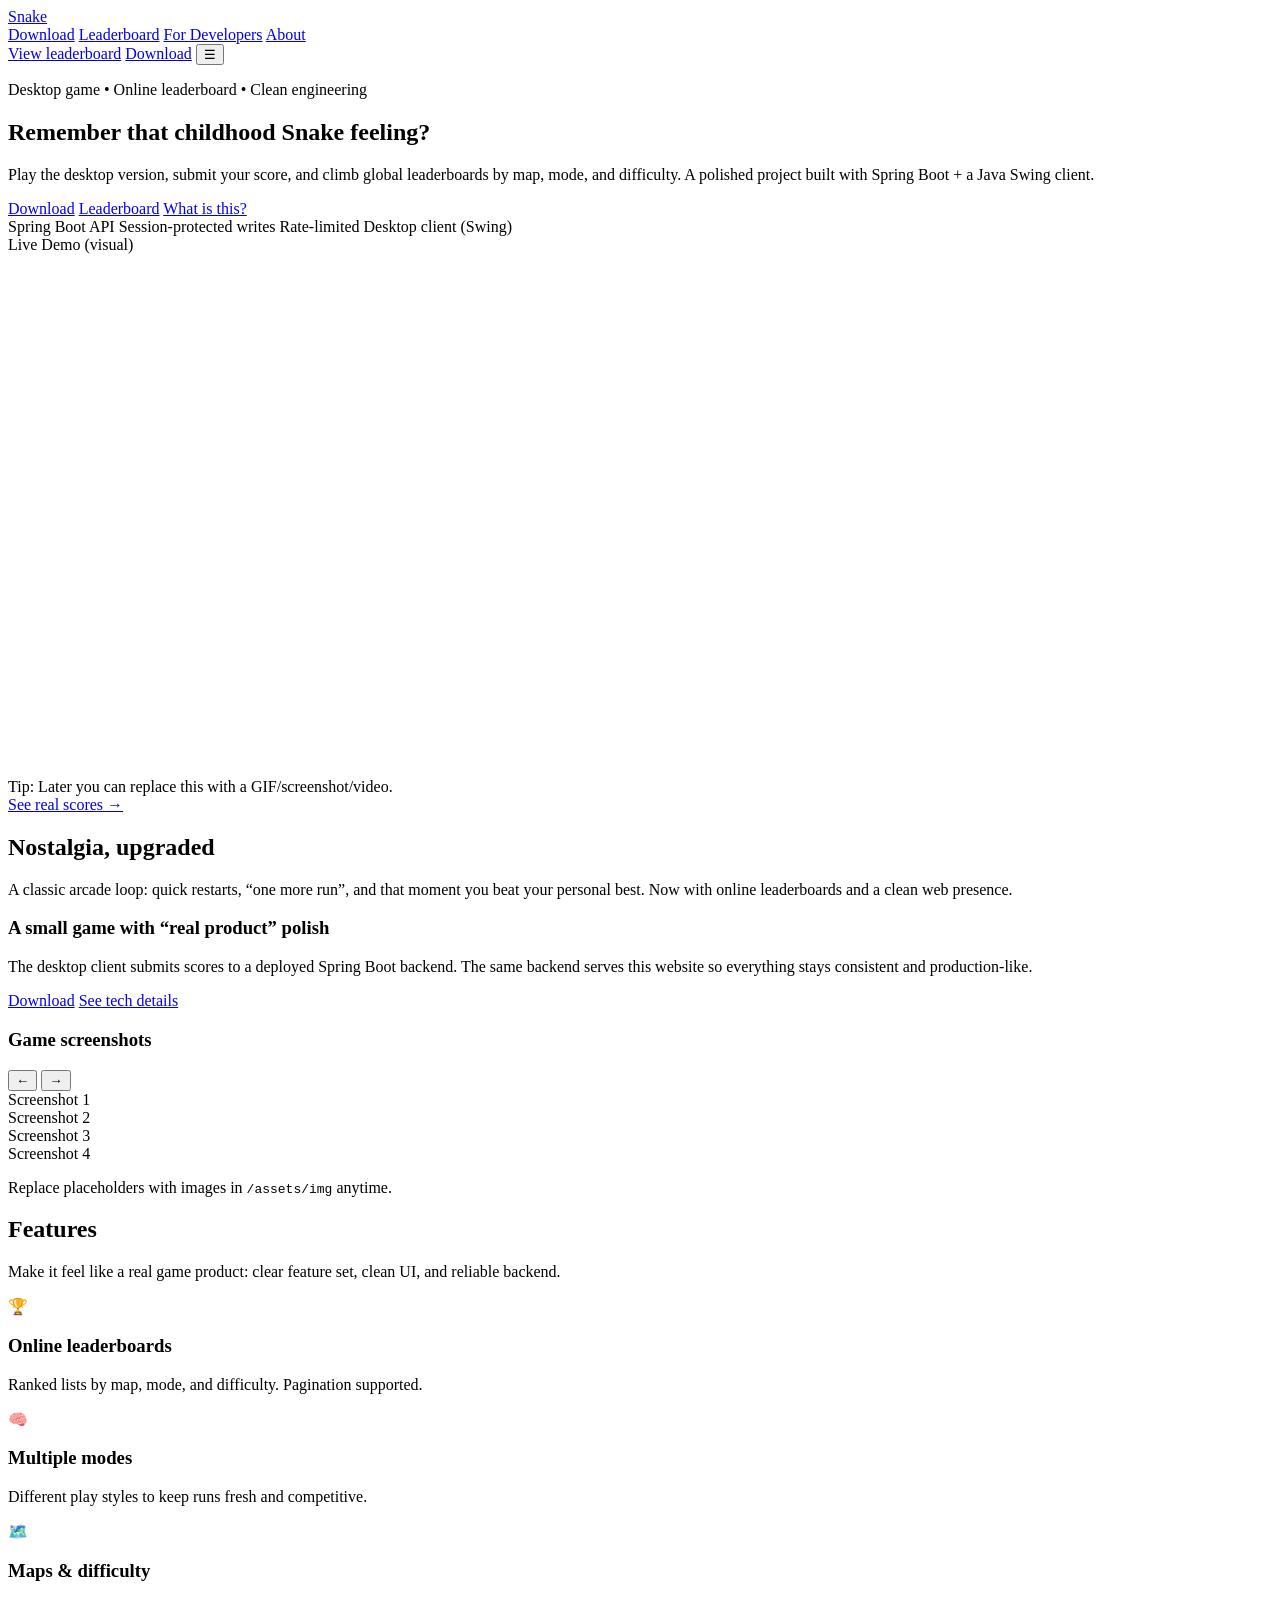
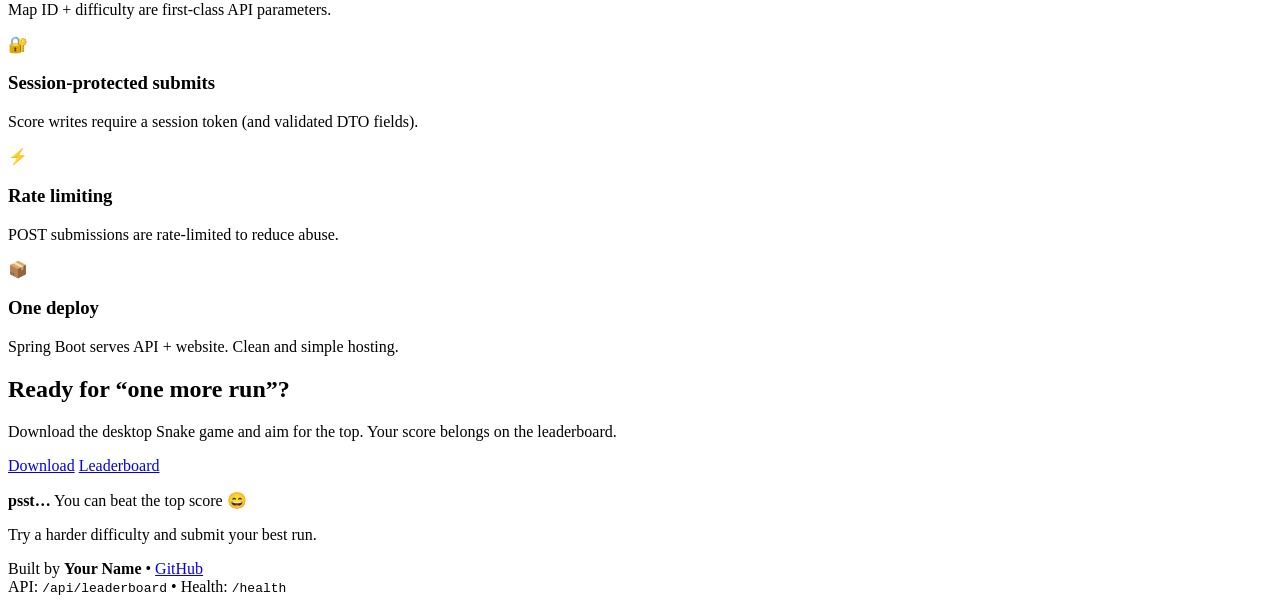
==== src/main/resources/static/index.html @ c4570f9c "first static page added" ====
<!doctype html>
<html lang="en">
<head>
    <meta charset="utf-8" />
    <meta name="viewport" content="width=device-width, initial-scale=1" />
    <title>Snake — Nostalgia Meets Competition</title>
    <meta name="description" content="A modern Snake game with online leaderboards. Download the desktop app, compete, and explore the tech behind it." />
    <link rel="stylesheet" href="/assets/styles.css" />
</head>

<body>
<!-- Top gradient/noise backdrop -->
<div class="bg"></div>

<!-- NAV -->
<header class="navwrap">
    <div class="nav container glass">
        <a class="brand" href="/">
            <span class="brand-dot"></span>
            <span>Snake</span>
        </a>

        <nav class="navlinks" aria-label="Primary">
            <a href="/downloads/">Download</a>
            <a href="/leaderboard/">Leaderboard</a>
            <a href="/developers/">For Developers</a>
            <a href="/about/">About</a>
        </nav>

        <div class="navcta">
            <a class="btn ghost" href="/leaderboard/">View leaderboard</a>
            <a class="btn primary" href="/downloads/">Download</a>
            <button class="iconbtn" id="menuBtn" aria-label="Open menu" aria-expanded="false">☰</button>
        </div>
    </div>

    <!-- mobile menu -->
    <div class="mobilemenu container glass" id="mobileMenu" hidden>
        <a href="/downloads/">Download</a>
        <a href="/leaderboard/">Leaderboard</a>
        <a href="/developers/">For Developers</a>
        <a href="/about/">About</a>
    </div>
</header>

<main>
    <!-- HERO -->
    <section class="section hero container">
        <div class="hero-left reveal up">
            <p class="kicker">Desktop game • Online leaderboard • Clean engineering</p>

            <h1 class="title">
                Remember that childhood <span class="grad">Snake</span> feeling?
            </h1>

            <p class="subtitle">
                Play the desktop version, submit your score, and climb global leaderboards by map, mode, and difficulty.
                A polished project built with Spring Boot + a Java Swing client.
            </p>

            <div class="actions">
                <a class="btn primary" href="/downloads/">Download</a>
                <a class="btn" href="/leaderboard/">Leaderboard</a>
                <a class="btn ghost" href="#story">What is this?</a>
            </div>

            <div class="chips">
                <span class="chip">Spring Boot API</span>
                <span class="chip">Session-protected writes</span>
                <span class="chip">Rate-limited</span>
                <span class="chip">Desktop client (Swing)</span>
            </div>
        </div>

        <div class="hero-right reveal left">
            <div class="device glass">
                <div class="device-top">
                    <span class="pill">Live Demo (visual)</span>
                    <div class="device-dots">
                        <span></span><span></span><span></span>
                    </div>
                </div>

                <!-- Snake canvas animation (stylized gameplay) -->
                <canvas id="snakeCanvas" width="820" height="520" aria-label="Snake gameplay animation"></canvas>

                <div class="device-bottom">
                    <div class="tiny muted">
                        Tip: Later you can replace this with a GIF/screenshot/video.
                    </div>
                    <a class="link" href="/leaderboard/">See real scores →</a>
                </div>
            </div>
        </div>
    </section>

    <!-- STORY + SLIDER -->
    <section id="story" class="section container">
        <div class="section-head reveal up">
            <h2 class="h2">Nostalgia, upgraded</h2>
            <p class="muted">
                A classic arcade loop: quick restarts, “one more run”, and that moment you beat your personal best.
                Now with online leaderboards and a clean web presence.
            </p>
        </div>

        <div class="story-grid">
            <div class="story-text glass reveal up">
                <h3 class="h3">A small game with “real product” polish</h3>
                <p class="muted">
                    The desktop client submits scores to a deployed Spring Boot backend.
                    The same backend serves this website so everything stays consistent and production-like.
                </p>
                <div class="actions">
                    <a class="btn" href="/downloads/">Download</a>
                    <a class="btn ghost" href="/developers/">See tech details</a>
                </div>
            </div>

            <div class="carousel glass reveal up" aria-label="Game screenshots carousel">
                <div class="carousel-top">
                    <h3 class="h3">Game screenshots</h3>
                    <div class="carousel-controls">
                        <button class="iconbtn" id="prevShot" aria-label="Previous screenshot">←</button>
                        <button class="iconbtn" id="nextShot" aria-label="Next screenshot">→</button>
                    </div>
                </div>

                <div class="shots" id="shots">
                    <!-- Placeholder slides (replace with real images later) -->
                    <div class="shot ph1">
                        <div class="shotlabel">Screenshot 1</div>
                    </div>
                    <div class="shot ph2">
                        <div class="shotlabel">Screenshot 2</div>
                    </div>
                    <div class="shot ph3">
                        <div class="shotlabel">Screenshot 3</div>
                    </div>
                    <div class="shot ph4">
                        <div class="shotlabel">Screenshot 4</div>
                    </div>
                </div>

                <div class="dots" id="shotDots" aria-hidden="true"></div>
                <p class="tiny muted">
                    Replace placeholders with images in <code>/assets/img</code> anytime.
                </p>
            </div>
        </div>
    </section>

    <!-- FEATURES CARDS -->
    <section class="section container">
        <div class="section-head reveal up">
            <h2 class="h2">Features</h2>
            <p class="muted">Make it feel like a real game product: clear feature set, clean UI, and reliable backend.</p>
        </div>

        <div class="cards">
            <article class="card glass reveal up">
                <div class="cardicon">🏆</div>
                <h3 class="h3">Online leaderboards</h3>
                <p class="muted">Ranked lists by map, mode, and difficulty. Pagination supported.</p>
            </article>

            <article class="card glass reveal up">
                <div class="cardicon">🧠</div>
                <h3 class="h3">Multiple modes</h3>
                <p class="muted">Different play styles to keep runs fresh and competitive.</p>
            </article>

            <article class="card glass reveal up">
                <div class="cardicon">🗺️</div>
                <h3 class="h3">Maps & difficulty</h3>
                <p class="muted">Map ID + difficulty are first-class API parameters.</p>
            </article>

            <article class="card glass reveal up">
                <div class="cardicon">🔐</div>
                <h3 class="h3">Session-protected submits</h3>
                <p class="muted">Score writes require a session token (and validated DTO fields).</p>
            </article>

            <article class="card glass reveal up">
                <div class="cardicon">⚡</div>
                <h3 class="h3">Rate limiting</h3>
                <p class="muted">POST submissions are rate-limited to reduce abuse.</p>
            </article>

            <article class="card glass reveal up">
                <div class="cardicon">📦</div>
                <h3 class="h3">One deploy</h3>
                <p class="muted">Spring Boot serves API + website. Clean and simple hosting.</p>
            </article>
        </div>
    </section>

    <!-- FINAL CTA “SNAKE SPEAKS” -->
    <section class="section container">
        <div class="cta glass reveal up">
            <div class="cta-left">
                <h2 class="h2">Ready for “one more run”?</h2>
                <p class="muted">
                    Download the desktop Snake game and aim for the top. Your score belongs on the leaderboard.
                </p>
                <div class="actions">
                    <a class="btn primary" href="/downloads/">Download</a>
                    <a class="btn" href="/leaderboard/">Leaderboard</a>
                </div>
            </div>

            <div class="cta-right">
                <div class="snake-speech">
                    <div class="bubble">
                        <p><strong>psst…</strong> You can beat the top score 😄</p>
                        <p class="tiny muted">Try a harder difficulty and submit your best run.</p>
                    </div>
                    <div class="snake">
                        <div class="snake-head"></div>
                        <div class="snake-body"></div>
                        <div class="snake-tail"></div>
                    </div>
                </div>
            </div>
        </div>
    </section>

    <!-- FOOTER -->
    <footer class="footer container reveal up">
        <div class="footerbox glass">
            <div class="muted">
                Built by <strong>Your Name</strong> • <a class="link" href="https://github.com/YOUR_GITHUB" target="_blank" rel="noopener">GitHub</a>
            </div>
            <div class="tiny muted">
                API: <code>/api/leaderboard</code> • Health: <code>/health</code>
            </div>
        </div>
    </footer>
</main>

<script src="/assets/site.js"></script>
<script src="/assets/snake-demo.js"></script>
</body>
</html>
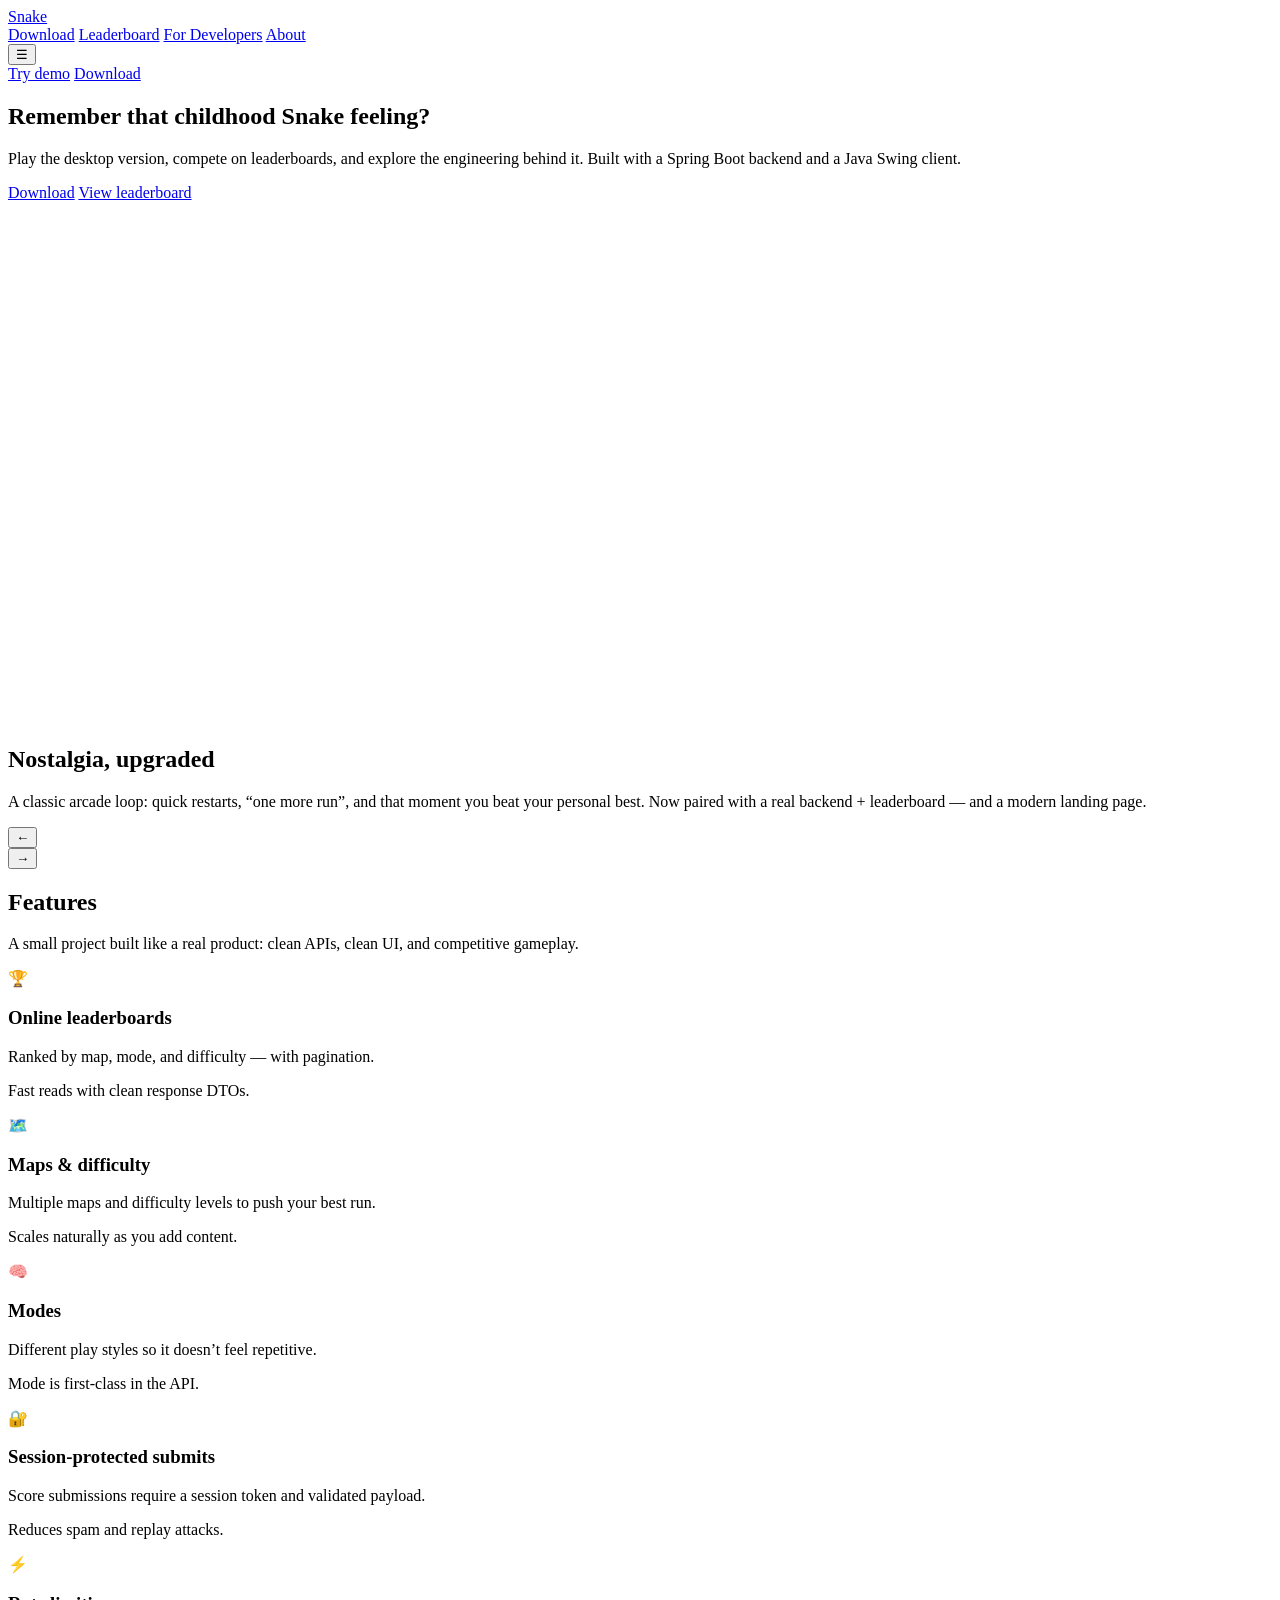
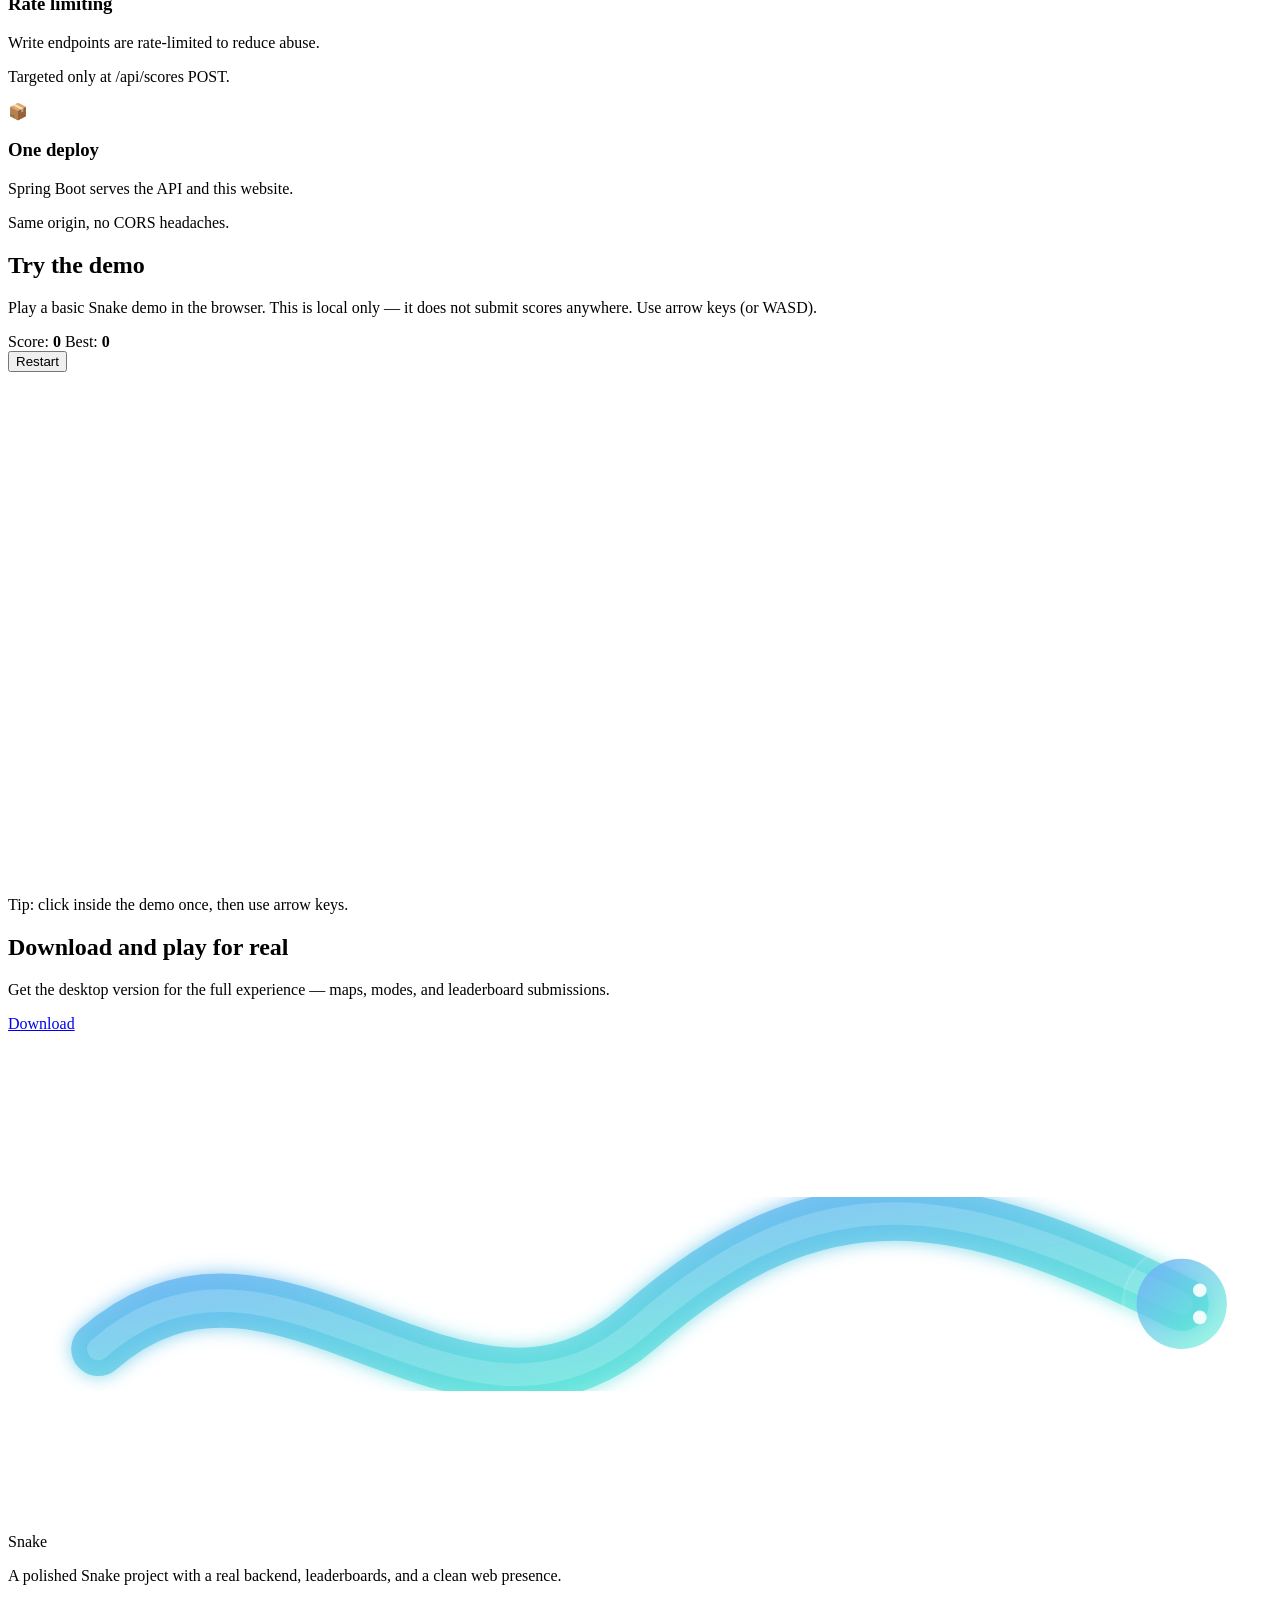
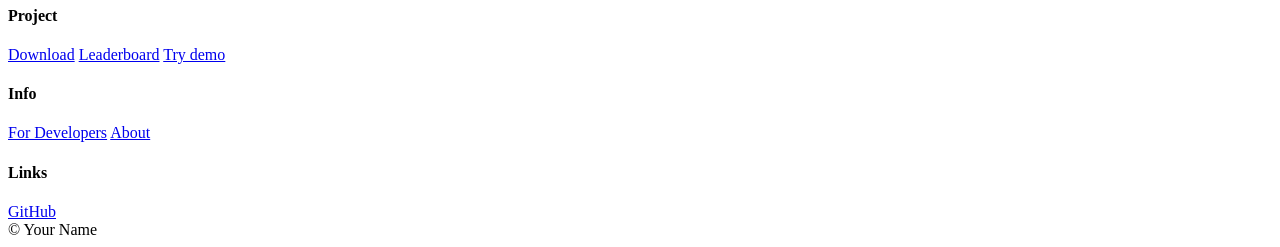
==== commit 1f05946c: "web page changes added" ====
--- a/src/main/resources/static/index.html
+++ b/src/main/resources/static/index.html
@@ -3,243 +3,279 @@
 <head>
     <meta charset="utf-8" />
     <meta name="viewport" content="width=device-width, initial-scale=1" />
-    <title>Snake — Nostalgia Meets Competition</title>
-    <meta name="description" content="A modern Snake game with online leaderboards. Download the desktop app, compete, and explore the tech behind it." />
+    <title>Snake — Nostalgia, Upgraded</title>
+    <meta name="description" content="A modern Snake game with a desktop app + online leaderboard. View the leaderboard and try the web demo." />
     <link rel="stylesheet" href="/assets/styles.css" />
 </head>
 
 <body>
-<!-- Top gradient/noise backdrop -->
 <div class="bg"></div>
 
 <!-- NAV -->
 <header class="navwrap">
-    <div class="nav container glass">
-        <a class="brand" href="/">
-            <span class="brand-dot"></span>
-            <span>Snake</span>
-        </a>
-
-        <nav class="navlinks" aria-label="Primary">
-            <a href="/downloads/">Download</a>
-            <a href="/leaderboard/">Leaderboard</a>
-            <a href="/developers/">For Developers</a>
-            <a href="/about/">About</a>
-        </nav>
-
-        <div class="navcta">
-            <a class="btn ghost" href="/leaderboard/">View leaderboard</a>
+    <div class="container navbar">
+        <div class="navpill glass">
+            <a class="brand" href="/" aria-label="Snake home">
+          <span class="brand-icon" aria-hidden="true">
+            <span class="dot"></span>
+            <span class="bar"></span>
+          </span>
+                <span class="brand-name">Snake</span>
+            </a>
+
+            <nav class="navlinks" aria-label="Primary">
+                <a href="/downloads/">Download</a>
+                <a href="/leaderboard/">Leaderboard</a>
+                <a href="/developers/">For Developers</a>
+                <a href="/about/">About</a>
+            </nav>
+
+            <button class="iconbtn" id="menuBtn" aria-label="Open menu" aria-expanded="false">☰</button>
+        </div>
+
+        <div class="navctas">
+            <a class="btn" href="#demo" id="tryDemoTop">Try demo</a>
             <a class="btn primary" href="/downloads/">Download</a>
-            <button class="iconbtn" id="menuBtn" aria-label="Open menu" aria-expanded="false">☰</button>
         </div>
     </div>
 
-    <!-- mobile menu -->
-    <div class="mobilemenu container glass" id="mobileMenu" hidden>
+    <div class="container mobilemenu glass" id="mobileMenu" hidden>
         <a href="/downloads/">Download</a>
         <a href="/leaderboard/">Leaderboard</a>
         <a href="/developers/">For Developers</a>
         <a href="/about/">About</a>
+        <a href="#demo">Try demo</a>
     </div>
 </header>
 
 <main>
     <!-- HERO -->
-    <section class="section hero container">
+    <section class="section screen hero container">
         <div class="hero-left reveal up">
-            <p class="kicker">Desktop game • Online leaderboard • Clean engineering</p>
-
             <h1 class="title">
                 Remember that childhood <span class="grad">Snake</span> feeling?
             </h1>
 
             <p class="subtitle">
-                Play the desktop version, submit your score, and climb global leaderboards by map, mode, and difficulty.
-                A polished project built with Spring Boot + a Java Swing client.
+                Play the desktop version, compete on leaderboards, and explore the engineering behind it.
+                Built with a Spring Boot backend and a Java Swing client.
             </p>
 
             <div class="actions">
                 <a class="btn primary" href="/downloads/">Download</a>
-                <a class="btn" href="/leaderboard/">Leaderboard</a>
-                <a class="btn ghost" href="#story">What is this?</a>
-            </div>
-
-            <div class="chips">
-                <span class="chip">Spring Boot API</span>
-                <span class="chip">Session-protected writes</span>
-                <span class="chip">Rate-limited</span>
-                <span class="chip">Desktop client (Swing)</span>
-            </div>
-        </div>
-
-        <div class="hero-right reveal left">
+                <a class="btn" href="/leaderboard/">View leaderboard</a>
+            </div>
+        </div>
+
+        <div class="hero-right reveal left reveal-delay-1">
             <div class="device glass">
-                <div class="device-top">
-                    <span class="pill">Live Demo (visual)</span>
-                    <div class="device-dots">
-                        <span></span><span></span><span></span>
-                    </div>
-                </div>
-
-                <!-- Snake canvas animation (stylized gameplay) -->
-                <canvas id="snakeCanvas" width="820" height="520" aria-label="Snake gameplay animation"></canvas>
-
-                <div class="device-bottom">
-                    <div class="tiny muted">
-                        Tip: Later you can replace this with a GIF/screenshot/video.
-                    </div>
-                    <a class="link" href="/leaderboard/">See real scores →</a>
-                </div>
-            </div>
-        </div>
-    </section>
-
-    <!-- STORY + SLIDER -->
-    <section id="story" class="section container">
+                <canvas id="snakeCanvas" width="820" height="520" aria-label="Snake animation"></canvas>
+            </div>
+        </div>
+    </section>
+
+    <!-- STORY -->
+    <section id="story" class="section screen container">
         <div class="section-head reveal up">
             <h2 class="h2">Nostalgia, upgraded</h2>
             <p class="muted">
                 A classic arcade loop: quick restarts, “one more run”, and that moment you beat your personal best.
-                Now with online leaderboards and a clean web presence.
+                Now paired with a real backend + leaderboard — and a modern landing page.
             </p>
         </div>
 
-        <div class="story-grid">
-            <div class="story-text glass reveal up">
-                <h3 class="h3">A small game with “real product” polish</h3>
-                <p class="muted">
-                    The desktop client submits scores to a deployed Spring Boot backend.
-                    The same backend serves this website so everything stays consistent and production-like.
-                </p>
-                <div class="actions">
-                    <a class="btn" href="/downloads/">Download</a>
-                    <a class="btn ghost" href="/developers/">See tech details</a>
-                </div>
-            </div>
-
-            <div class="carousel glass reveal up" aria-label="Game screenshots carousel">
-                <div class="carousel-top">
-                    <h3 class="h3">Game screenshots</h3>
-                    <div class="carousel-controls">
-                        <button class="iconbtn" id="prevShot" aria-label="Previous screenshot">←</button>
-                        <button class="iconbtn" id="nextShot" aria-label="Next screenshot">→</button>
-                    </div>
-                </div>
-
-                <div class="shots" id="shots">
-                    <!-- Placeholder slides (replace with real images later) -->
-                    <div class="shot ph1">
-                        <div class="shotlabel">Screenshot 1</div>
-                    </div>
-                    <div class="shot ph2">
-                        <div class="shotlabel">Screenshot 2</div>
-                    </div>
-                    <div class="shot ph3">
-                        <div class="shotlabel">Screenshot 3</div>
-                    </div>
-                    <div class="shot ph4">
-                        <div class="shotlabel">Screenshot 4</div>
-                    </div>
-                </div>
-
-                <div class="dots" id="shotDots" aria-hidden="true"></div>
-                <p class="tiny muted">
-                    Replace placeholders with images in <code>/assets/img</code> anytime.
-                </p>
-            </div>
-        </div>
-    </section>
-
-    <!-- FEATURES CARDS -->
-    <section class="section container">
+        <div class="shots-row reveal up">
+            <button class="shots-btn" id="shotsPrev" aria-label="Previous screenshots">←</button>
+
+            <div class="shots-viewport" id="shotsViewport">
+                <div class="shots-track" id="shotsTrack">
+                    <div class="shot ph1"></div>
+                    <div class="shot ph2"></div>
+                    <div class="shot ph3"></div>
+                    <div class="shot ph4"></div>
+                </div>
+            </div>
+
+            <button class="shots-btn" id="shotsNext" aria-label="Next screenshots">→</button>
+        </div>
+    </section>
+
+    <!-- FEATURES -->
+    <section class="section screen container">
         <div class="section-head reveal up">
             <h2 class="h2">Features</h2>
-            <p class="muted">Make it feel like a real game product: clear feature set, clean UI, and reliable backend.</p>
+            <p class="muted">A small project built like a real product: clean APIs, clean UI, and competitive gameplay.</p>
         </div>
 
         <div class="cards">
             <article class="card glass reveal up">
                 <div class="cardicon">🏆</div>
                 <h3 class="h3">Online leaderboards</h3>
-                <p class="muted">Ranked lists by map, mode, and difficulty. Pagination supported.</p>
-            </article>
-
-            <article class="card glass reveal up">
-                <div class="cardicon">🧠</div>
-                <h3 class="h3">Multiple modes</h3>
-                <p class="muted">Different play styles to keep runs fresh and competitive.</p>
+                <p class="muted">Ranked by map, mode, and difficulty — with pagination.</p>
+                <p class="cardpoint">Fast reads with clean response DTOs.</p>
             </article>
 
             <article class="card glass reveal up">
                 <div class="cardicon">🗺️</div>
                 <h3 class="h3">Maps & difficulty</h3>
-                <p class="muted">Map ID + difficulty are first-class API parameters.</p>
+                <p class="muted">Multiple maps and difficulty levels to push your best run.</p>
+                <p class="cardpoint">Scales naturally as you add content.</p>
+            </article>
+
+            <article class="card glass reveal up">
+                <div class="cardicon">🧠</div>
+                <h3 class="h3">Modes</h3>
+                <p class="muted">Different play styles so it doesn’t feel repetitive.</p>
+                <p class="cardpoint">Mode is first-class in the API.</p>
             </article>
 
             <article class="card glass reveal up">
                 <div class="cardicon">🔐</div>
                 <h3 class="h3">Session-protected submits</h3>
-                <p class="muted">Score writes require a session token (and validated DTO fields).</p>
+                <p class="muted">Score submissions require a session token and validated payload.</p>
+                <p class="cardpoint">Reduces spam and replay attacks.</p>
             </article>
 
             <article class="card glass reveal up">
                 <div class="cardicon">⚡</div>
                 <h3 class="h3">Rate limiting</h3>
-                <p class="muted">POST submissions are rate-limited to reduce abuse.</p>
+                <p class="muted">Write endpoints are rate-limited to reduce abuse.</p>
+                <p class="cardpoint">Targeted only at /api/scores POST.</p>
             </article>
 
             <article class="card glass reveal up">
                 <div class="cardicon">📦</div>
                 <h3 class="h3">One deploy</h3>
-                <p class="muted">Spring Boot serves API + website. Clean and simple hosting.</p>
-            </article>
-        </div>
-    </section>
-
-    <!-- FINAL CTA “SNAKE SPEAKS” -->
-    <section class="section container">
+                <p class="muted">Spring Boot serves the API and this website.</p>
+                <p class="cardpoint">Same origin, no CORS headaches.</p>
+            </article>
+        </div>
+    </section>
+
+    <!-- TRY DEMO -->
+    <section id="demo" class="section screen container">
+        <div class="section-head reveal up">
+            <h2 class="h2">Try the demo</h2>
+            <p class="muted">
+                Play a basic Snake demo in the browser. This is local only — it does not submit scores anywhere.
+                Use arrow keys (or WASD).
+            </p>
+        </div>
+
+        <div class="demo glass reveal up">
+            <div class="demo-top">
+                <div class="demo-stats">
+                    <span class="pill">Score: <strong id="demoScore">0</strong></span>
+                    <span class="pill">Best: <strong id="demoBest">0</strong></span>
+                </div>
+                <div class="demo-actions">
+                    <button class="btn" id="demoRestart" type="button">Restart</button>
+                </div>
+            </div>
+
+            <canvas id="demoCanvas" width="980" height="520" tabindex="0" aria-label="Playable snake demo"></canvas>
+
+            <div class="demo-hint muted tiny">
+                Tip: click inside the demo once, then use arrow keys.
+            </div>
+        </div>
+    </section>
+
+    <!-- DOWNLOAD CTA -->
+    <section class="section screen container">
         <div class="cta glass reveal up">
             <div class="cta-left">
-                <h2 class="h2">Ready for “one more run”?</h2>
+                <h2 class="h2">Download and play for real</h2>
                 <p class="muted">
-                    Download the desktop Snake game and aim for the top. Your score belongs on the leaderboard.
+                    Get the desktop version for the full experience — maps, modes, and leaderboard submissions.
                 </p>
                 <div class="actions">
                     <a class="btn primary" href="/downloads/">Download</a>
-                    <a class="btn" href="/leaderboard/">Leaderboard</a>
                 </div>
             </div>
 
             <div class="cta-right">
-                <div class="snake-speech">
-                    <div class="bubble">
-                        <p><strong>psst…</strong> You can beat the top score 😄</p>
-                        <p class="tiny muted">Try a harder difficulty and submit your best run.</p>
-                    </div>
-                    <div class="snake">
-                        <div class="snake-head"></div>
-                        <div class="snake-body"></div>
-                        <div class="snake-tail"></div>
-                    </div>
-                </div>
+                <svg class="snakeSvg" viewBox="0 0 560 220" role="img" aria-label="Animated snake illustration">
+                    <defs>
+                        <linearGradient id="g" x1="0" y1="0" x2="1" y2="1">
+                            <stop offset="0" stop-color="rgba(120,166,255,0.95)"/>
+                            <stop offset="1" stop-color="rgba(64,242,201,0.55)"/>
+                        </linearGradient>
+                        <filter id="glow">
+                            <feGaussianBlur stdDeviation="4" result="b"/>
+                            <feMerge>
+                                <feMergeNode in="b"/>
+                                <feMergeNode in="SourceGraphic"/>
+                            </feMerge>
+                        </filter>
+                    </defs>
+
+                    <path class="snakePath glow"
+                          d="M40 140 C 120 70, 200 200, 280 130
+                 S 420 70, 520 120"
+                          fill="none" stroke="url(#g)" stroke-width="24" stroke-linecap="round" stroke-linejoin="round"
+                          filter="url(#glow)"
+                    />
+                    <path class="snakePath2"
+                          d="M40 140 C 120 70, 200 200, 280 130
+                 S 420 70, 520 120"
+                          fill="none" stroke="rgba(255,255,255,0.18)" stroke-width="10" stroke-linecap="round"
+                    />
+
+                    <g class="snakeHead">
+                        <circle cx="520" cy="120" r="26" fill="rgba(255,255,255,0.06)" stroke="rgba(255,255,255,0.12)"/>
+                        <circle cx="520" cy="120" r="20" fill="url(#g)" opacity="0.9"/>
+                        <circle cx="528" cy="114" r="3" fill="rgba(255,255,255,0.9)"/>
+                        <circle cx="528" cy="126" r="3" fill="rgba(255,255,255,0.9)"/>
+                    </g>
+                </svg>
             </div>
         </div>
     </section>
 
     <!-- FOOTER -->
-    <footer class="footer container reveal up">
-        <div class="footerbox glass">
-            <div class="muted">
-                Built by <strong>Your Name</strong> • <a class="link" href="https://github.com/YOUR_GITHUB" target="_blank" rel="noopener">GitHub</a>
-            </div>
-            <div class="tiny muted">
-                API: <code>/api/leaderboard</code> • Health: <code>/health</code>
-            </div>
+    <footer class="sitefooter">
+        <div class="container footgrid">
+            <div class="footbrand">
+                <div class="footlogo">
+            <span class="brand-icon" aria-hidden="true">
+              <span class="dot"></span>
+              <span class="bar"></span>
+            </span>
+                    <span class="brand-name">Snake</span>
+                </div>
+                <p class="muted">
+                    A polished Snake project with a real backend, leaderboards, and a clean web presence.
+                </p>
+            </div>
+
+            <div class="footcol">
+                <h4>Project</h4>
+                <a href="/downloads/">Download</a>
+                <a href="/leaderboard/">Leaderboard</a>
+                <a href="#demo">Try demo</a>
+            </div>
+
+            <div class="footcol">
+                <h4>Info</h4>
+                <a href="/developers/">For Developers</a>
+                <a href="/about/">About</a>
+            </div>
+
+            <div class="footcol">
+                <h4>Links</h4>
+                <a href="https://github.com/YOUR_GITHUB" target="_blank" rel="noopener">GitHub</a>
+            </div>
+        </div>
+
+        <div class="container footbottom">
+            <span class="muted tiny">© <span id="year"></span> Your Name</span>
         </div>
     </footer>
 </main>
 
 <script src="/assets/site.js"></script>
 <script src="/assets/snake-demo.js"></script>
+<script src="/assets/demo.js"></script>
 </body>
 </html>
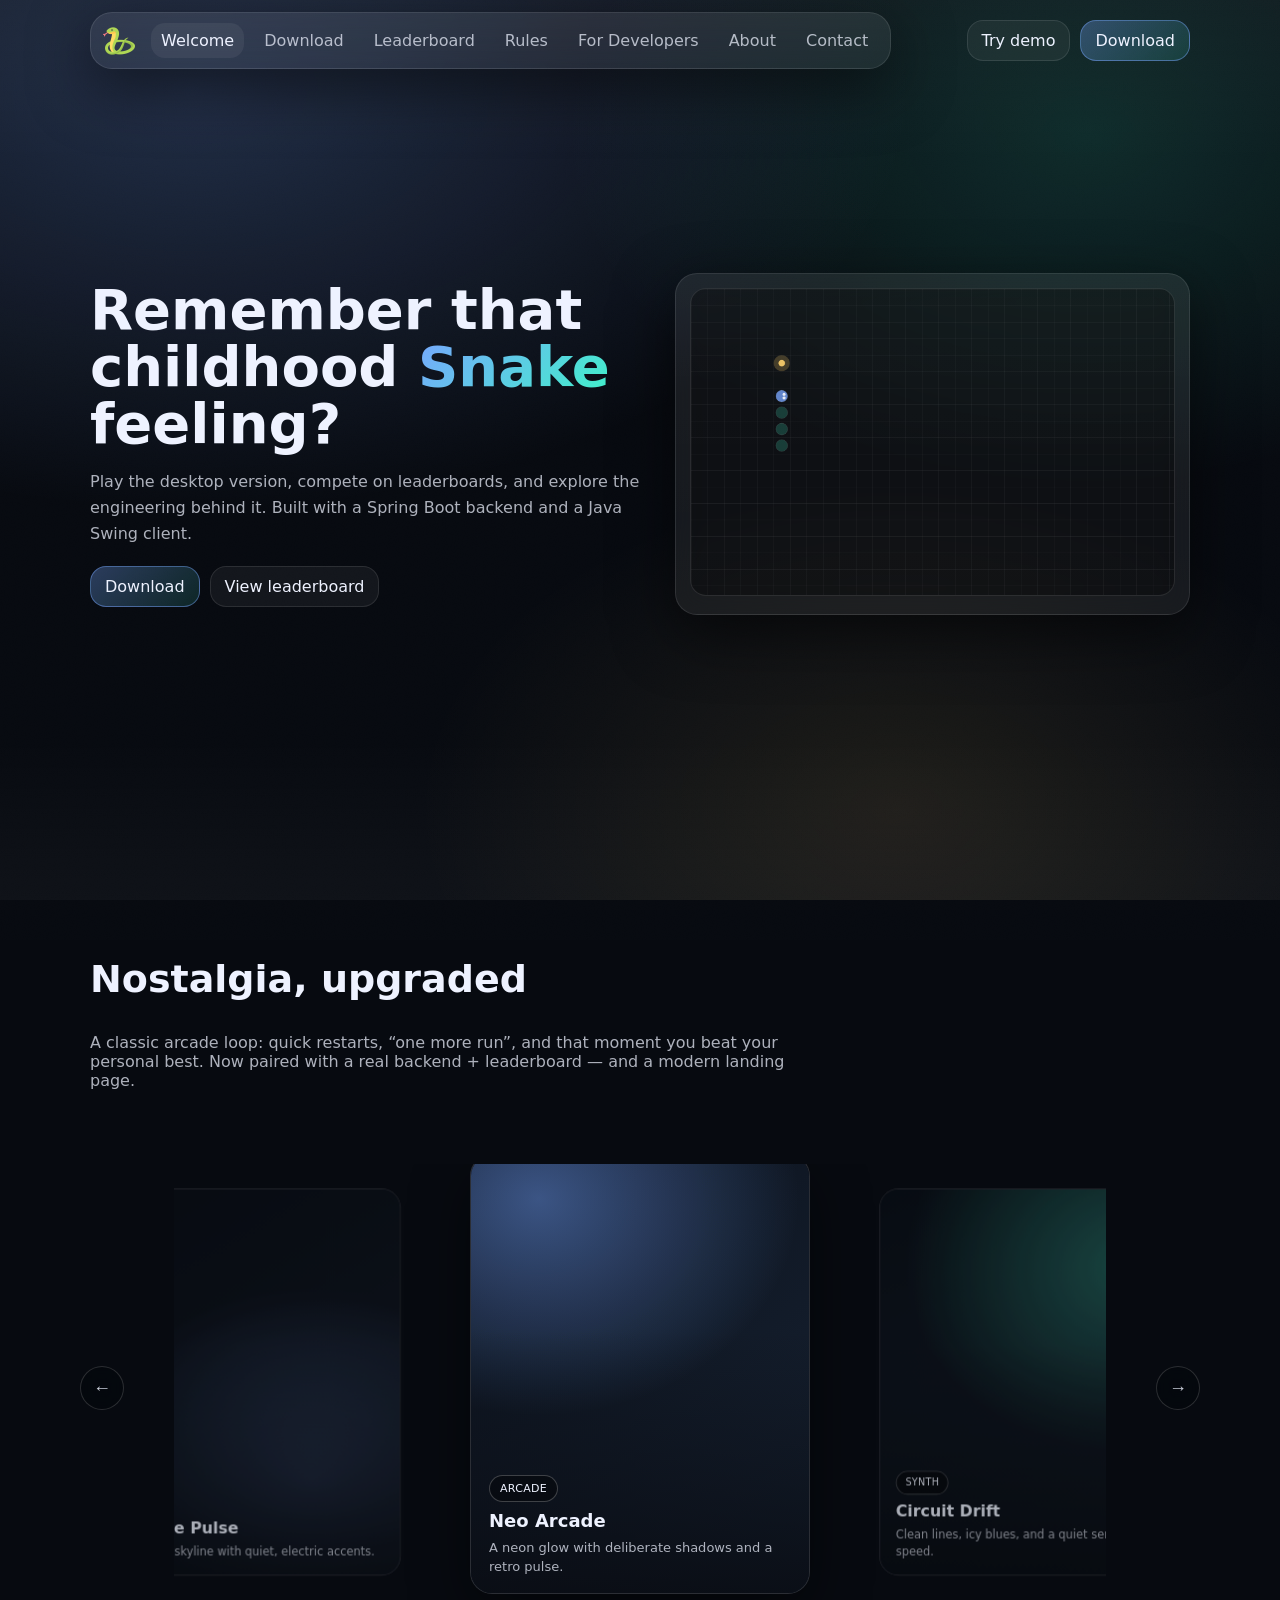
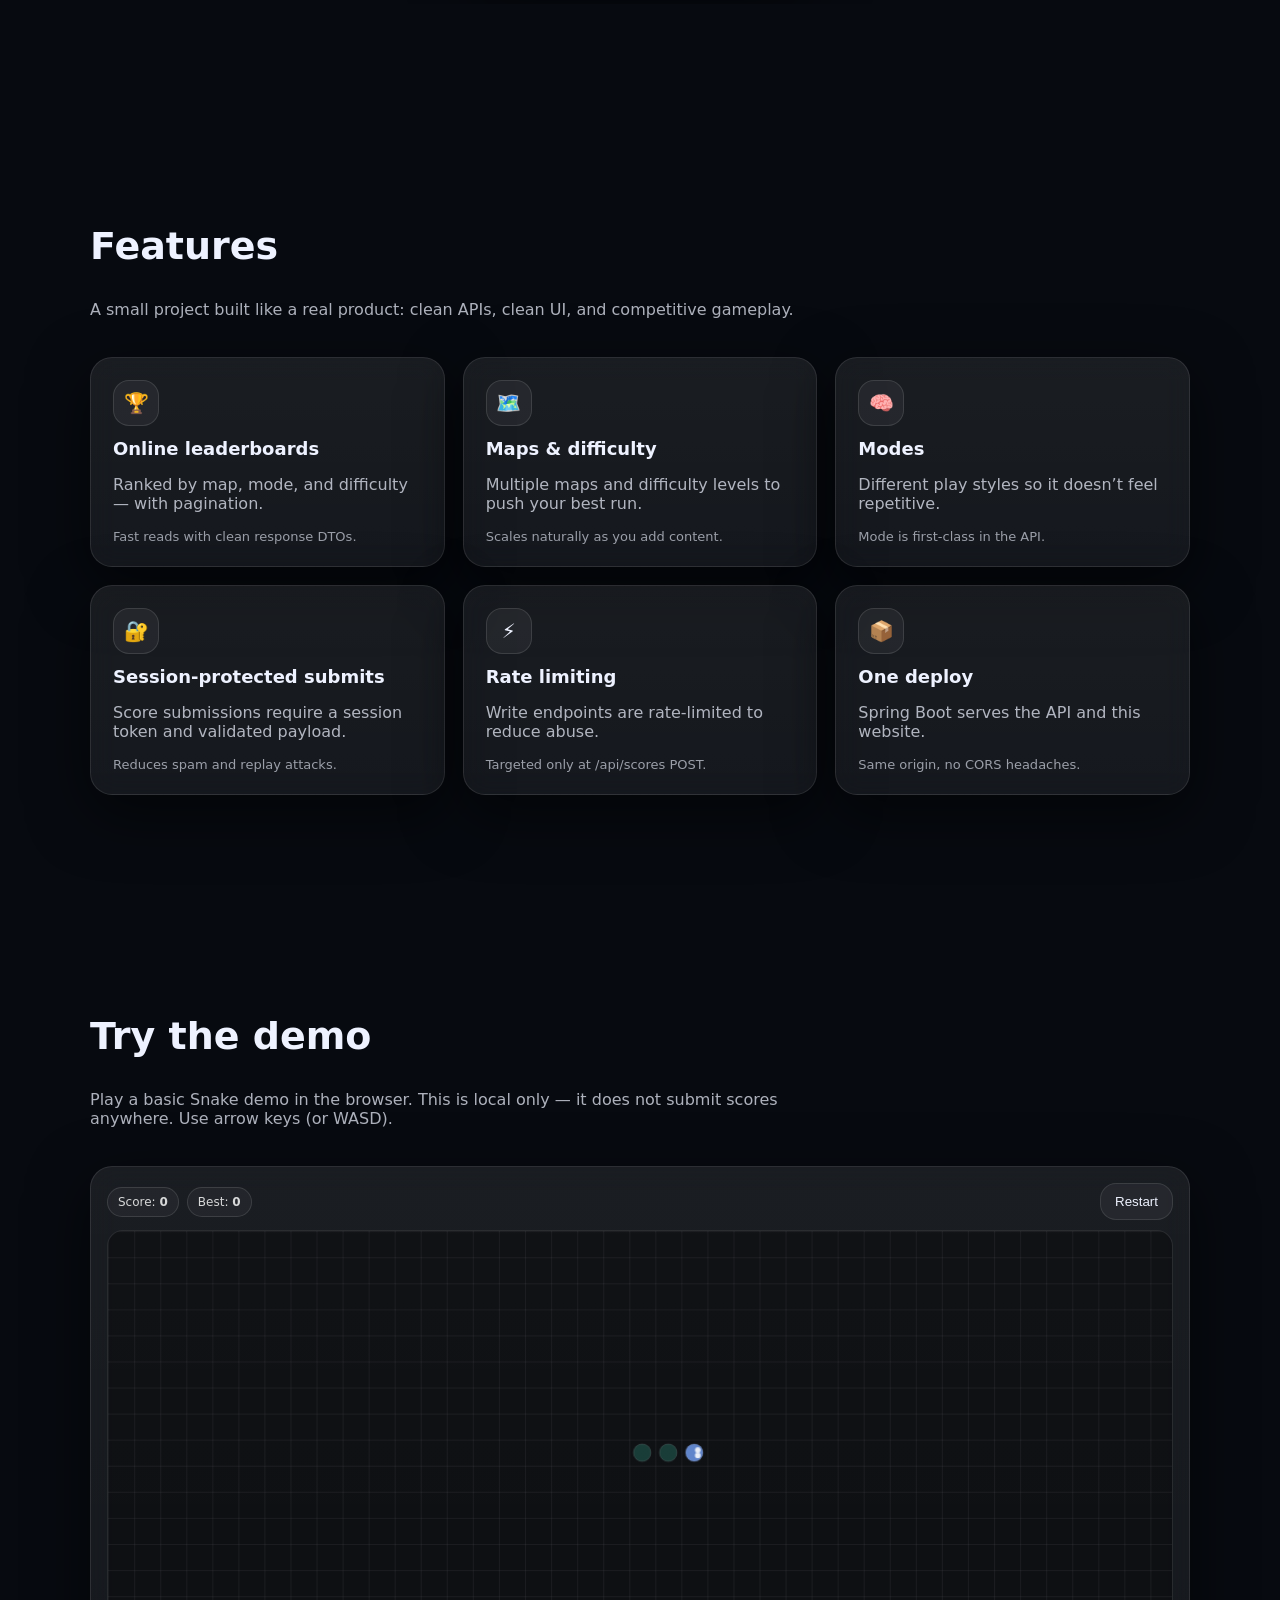
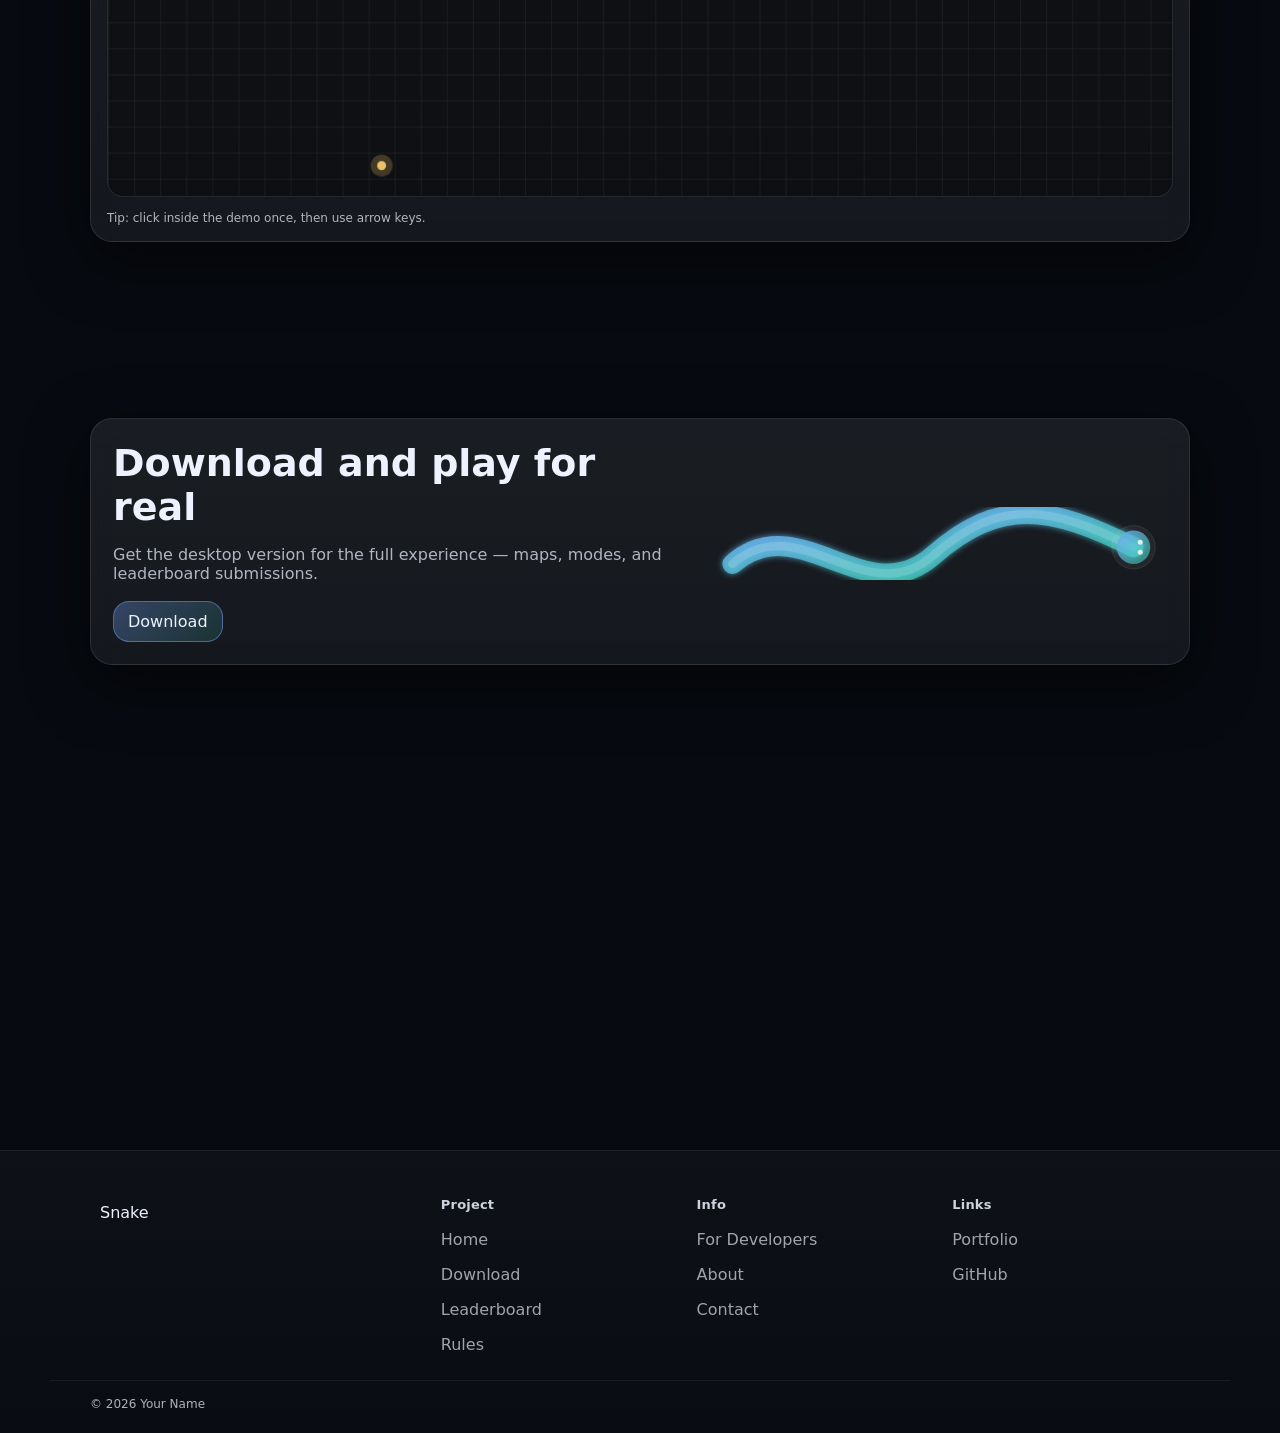
==== commit f7611f89: "static pages added, backend cleaned up, tests added" ====
--- a/src/main/resources/static/index.html
+++ b/src/main/resources/static/index.html
@@ -5,29 +5,27 @@
     <meta name="viewport" content="width=device-width, initial-scale=1" />
     <title>Snake — Nostalgia, Upgraded</title>
     <meta name="description" content="A modern Snake game with a desktop app + online leaderboard. View the leaderboard and try the web demo." />
-    <link rel="stylesheet" href="/assets/styles.css" />
+    <link rel="stylesheet" href="assets/styles.css" />
 </head>
 
 <body>
 <div class="bg"></div>
 
-<!-- NAV -->
 <header class="navwrap">
     <div class="container navbar">
         <div class="navpill glass">
             <a class="brand" href="/" aria-label="Snake home">
-          <span class="brand-icon" aria-hidden="true">
-            <span class="dot"></span>
-            <span class="bar"></span>
-          </span>
-                <span class="brand-name">Snake</span>
+                <img src="assets/img/snake.png" alt="" class="brand-icon" />
             </a>
 
             <nav class="navlinks" aria-label="Primary">
+                <a class="active" href="/">Welcome</a>
                 <a href="/downloads/">Download</a>
                 <a href="/leaderboard/">Leaderboard</a>
+                <a href="/rules/">Rules</a>
                 <a href="/developers/">For Developers</a>
                 <a href="/about/">About</a>
+                <a href="/contact/">Contact</a>
             </nav>
 
             <button class="iconbtn" id="menuBtn" aria-label="Open menu" aria-expanded="false">☰</button>
@@ -40,16 +38,18 @@
     </div>
 
     <div class="container mobilemenu glass" id="mobileMenu" hidden>
+        <a href="/">Welcome</a>
         <a href="/downloads/">Download</a>
         <a href="/leaderboard/">Leaderboard</a>
+        <a href="/rules/">Rules</a>
         <a href="/developers/">For Developers</a>
         <a href="/about/">About</a>
+        <a href="/contact/">Contact</a>
         <a href="#demo">Try demo</a>
     </div>
 </header>
 
 <main>
-    <!-- HERO -->
     <section class="section screen hero container">
         <div class="hero-left reveal up">
             <h1 class="title">
@@ -74,7 +74,6 @@
         </div>
     </section>
 
-    <!-- STORY -->
     <section id="story" class="section screen container">
         <div class="section-head reveal up">
             <h2 class="h2">Nostalgia, upgraded</h2>
@@ -84,23 +83,21 @@
             </p>
         </div>
 
-        <div class="shots-row reveal up">
-            <button class="shots-btn" id="shotsPrev" aria-label="Previous screenshots">←</button>
-
-            <div class="shots-viewport" id="shotsViewport">
-                <div class="shots-track" id="shotsTrack">
-                    <div class="shot ph1"></div>
-                    <div class="shot ph2"></div>
-                    <div class="shot ph3"></div>
-                    <div class="shot ph4"></div>
-                </div>
-            </div>
-
-            <button class="shots-btn" id="shotsNext" aria-label="Next screenshots">→</button>
-        </div>
-    </section>
-
-    <!-- FEATURES -->
+        <div class="coverflow reveal up">
+            <div class="coverflow-viewport" id="coverflowViewport" tabindex="0" role="region" aria-label="Featured cards carousel">
+                <button class="coverflow-btn prev" id="coverflowPrev" type="button" aria-label="Previous card">
+                    <span aria-hidden="true">&larr;</span>
+                </button>
+                <div class="coverflow-clip">
+                    <div class="coverflow-track" id="coverflowTrack"></div>
+                </div>
+                <button class="coverflow-btn next" id="coverflowNext" type="button" aria-label="Next card">
+                    <span aria-hidden="true">&rarr;</span>
+                </button>
+            </div>
+        </div>
+    </section>
+
     <section class="section screen container">
         <div class="section-head reveal up">
             <h2 class="h2">Features</h2>
@@ -152,7 +149,6 @@
         </div>
     </section>
 
-    <!-- TRY DEMO -->
     <section id="demo" class="section screen container">
         <div class="section-head reveal up">
             <h2 class="h2">Try the demo</h2>
@@ -181,7 +177,6 @@
         </div>
     </section>
 
-    <!-- DOWNLOAD CTA -->
     <section class="section screen container">
         <div class="cta glass reveal up">
             <div class="cta-left">
@@ -233,37 +228,38 @@
         </div>
     </section>
 
-    <!-- FOOTER -->
+    <button id="scrollTopBtn" class="scroll-top-btn" aria-label="Scroll to top" hidden>↑</button>
+
     <footer class="sitefooter">
         <div class="container footgrid">
             <div class="footbrand">
                 <div class="footlogo">
-            <span class="brand-icon" aria-hidden="true">
-              <span class="dot"></span>
-              <span class="bar"></span>
-            </span>
+          <span class="brand-icon" aria-hidden="true">
+            <span class="dot"></span>
+            <span class="bar"></span>
+          </span>
                     <span class="brand-name">Snake</span>
                 </div>
-                <p class="muted">
-                    A polished Snake project with a real backend, leaderboards, and a clean web presence.
-                </p>
             </div>
 
             <div class="footcol">
                 <h4>Project</h4>
+                <a href="/">Home</a>
                 <a href="/downloads/">Download</a>
                 <a href="/leaderboard/">Leaderboard</a>
-                <a href="#demo">Try demo</a>
+                <a href="/rules/">Rules</a>
             </div>
 
             <div class="footcol">
                 <h4>Info</h4>
                 <a href="/developers/">For Developers</a>
                 <a href="/about/">About</a>
+                <a href="/contact/">Contact</a>
             </div>
 
             <div class="footcol">
                 <h4>Links</h4>
+                <a href="https://YOUR_PORTFOLIO" target="_blank" rel="noopener">Portfolio</a>
                 <a href="https://github.com/YOUR_GITHUB" target="_blank" rel="noopener">GitHub</a>
             </div>
         </div>
@@ -274,8 +270,9 @@
     </footer>
 </main>
 
-<script src="/assets/site.js"></script>
-<script src="/assets/snake-demo.js"></script>
-<script src="/assets/demo.js"></script>
+<script src="assets/site.js"></script>
+<script src="assets/script.js"></script>
+<script src="assets/snake-demo.js"></script>
+<script src="assets/demo.js"></script>
 </body>
 </html>
--- a/src/main/resources/static/assets/styles.css
+++ b/src/main/resources/static/assets/styles.css
@@ -0,0 +1,1121 @@
+:root{
+  --bg:#070a10;
+  --text:#eef2ff;
+  --muted:rgba(238,242,255,.72);
+  --line:rgba(255,255,255,.10);
+  --glass:rgba(255,255,255,.06);
+  --glass2:rgba(255,255,255,.08);
+  --shadow: 0 18px 60px rgba(0,0,0,.55);
+  --r:22px;
+
+  --a:#78a6ff;
+  --b:#40f2c9;
+  --c:#ffd36e;
+}
+
+*{box-sizing:border-box}
+html,body{height:100%}
+html{scroll-behavior:smooth}
+body{
+  margin:0;
+  font-family: ui-sans-serif, system-ui, -apple-system, Segoe UI, Roboto, Helvetica, Arial;
+  background: var(--bg);
+  color: var(--text);
+  overflow-x:hidden;
+}
+img, svg, canvas{max-width:100%; height:auto}
+
+.bg{
+  position:fixed; inset:0;
+  background:
+    radial-gradient(1200px 700px at 15% 10%, rgba(120,166,255,.22), transparent 60%),
+    radial-gradient(900px 600px at 85% 15%, rgba(64,242,201,.14), transparent 58%),
+    radial-gradient(800px 540px at 70% 90%, rgba(255,211,110,.09), transparent 60%),
+    linear-gradient(to bottom, rgba(255,255,255,.03), transparent 18%, transparent 82%, rgba(255,255,255,.03));
+  filter:saturate(1.05);
+  pointer-events:none;
+  z-index:-2;
+}
+.bg::after{
+  content:"";
+  position:absolute; inset:-40px;
+  background-image: url("data:image/svg+xml,%3Csvg xmlns='http://www.w3.org/2000/svg' width='160' height='160'%3E%3Cfilter id='n'%3E%3CfeTurbulence type='fractalNoise' baseFrequency='.9' numOctaves='3' stitchTiles='stitch'/%3E%3C/filter%3E%3Crect width='160' height='160' filter='url(%23n)' opacity='.12'/%3E%3C/svg%3E");
+  opacity:.10;
+  mix-blend-mode: overlay;
+  pointer-events:none;
+  z-index:-1;
+}
+
+.container{max-width:1180px;margin:0 auto;padding:0 clamp(28px, 4vw, 40px)}
+
+.section{
+  padding-top: 88px;
+  padding-bottom: 88px;
+}
+.section.screen{ min-height: calc(100vh - 110px); }
+/* Glass */
+.glass{
+  background: linear-gradient(180deg, var(--glass2), var(--glass));
+  border: 1px solid var(--line);
+  border-radius: var(--r);
+  box-shadow: var(--shadow);
+  backdrop-filter: blur(14px);
+}
+
+/* NAV */
+.navwrap{
+  position:static;
+  z-index:20;
+  padding:12px 0 10px;
+}
+.navbar{
+  display:flex;
+  align-items:center;
+  justify-content:space-between;
+  gap:14px;
+}
+.navpill{
+  display:flex;
+  align-items:center;
+  gap:16px;
+  padding:10px 12px;
+  width: fit-content;
+  max-width: 100%;
+}
+.navctas{
+  display:flex;
+  gap:10px;
+  align-items:center;
+}
+
+/* Brand */
+.brand{
+  display:flex; align-items:center; gap:10px;
+  text-decoration:none; color:var(--text);
+  font-weight:800; letter-spacing:.2px;
+}
+.brand-icon{
+  display:inline-block;
+  height:32px;
+  width:auto;
+  object-fit:contain;
+}
+.brand-name{font-size:16px}
+
+/* Links */
+.navlinks{
+  display:flex; gap:10px; flex-wrap:wrap;
+  align-items:center;
+}
+.navlinks a{
+  color: var(--muted);
+  text-decoration:none;
+  padding:8px 10px;
+  border-radius:14px;
+}
+.navlinks a:hover{
+  color: var(--text);
+  background: rgba(255,255,255,.06);
+}
+
+.navlinks a:focus-visible,
+.mobilemenu a:focus-visible,
+.btn:focus-visible,
+.iconbtn:focus-visible,
+.social-link:focus-visible,
+.lb-field input:focus-visible,
+.lb-field select:focus-visible{
+  outline:2px solid rgba(120,166,255,.7);
+  outline-offset:2px;
+}
+
+.iconbtn{
+  display:none;
+  padding:8px 10px;
+  border-radius:14px;
+  border:1px solid var(--line);
+  background: rgba(255,255,255,.05);
+  color: var(--text);
+  cursor:pointer;
+}
+.iconbtn:hover{background: rgba(255,255,255,.08)}
+
+.mobilemenu{
+  margin-top:10px;
+  padding:10px;
+}
+.mobilemenu a{
+  display:block;
+  padding:12px 12px;
+  border-radius:14px;
+  text-decoration:none;
+  color: var(--muted);
+}
+.mobilemenu a:hover{background: rgba(255,255,255,.06); color: var(--text)}
+
+/* Buttons */
+.btn{
+  display:inline-flex; align-items:center; justify-content:center;
+  padding:10px 14px;
+  border-radius:16px;
+  border: 1px solid var(--line);
+  background: rgba(255,255,255,.05);
+  color: var(--text);
+  text-decoration:none;
+  cursor:pointer;
+  white-space:nowrap;
+}
+.btn:hover{background: rgba(255,255,255,.08)}
+.btn.primary{
+  border-color: rgba(120,166,255,.45);
+  background: linear-gradient(135deg, rgba(120,166,255,.32), rgba(64,242,201,.12));
+}
+.btn.primary:hover{filter:brightness(1.07)}
+
+/* Typography */
+.title{font-size:56px; line-height:1.02; margin:0 0 14px}
+.grad{
+  background: linear-gradient(135deg, var(--a), var(--b));
+  -webkit-background-clip: text;
+  background-clip:text;
+  color:transparent;
+}
+.subtitle{color: var(--muted); font-size:16px; line-height:1.65; max-width: 60ch}
+.h2{font-size:38px;margin:0 0 10px}
+.h3{font-size:18px;margin:0 0 10px}
+.muted{color: var(--muted)}
+.tiny{font-size:12px}
+
+/* HERO */
+.hero{
+  padding-top:28px;
+  display:grid;
+  grid-template-columns: 1.1fr 1fr;
+  gap:18px;
+  align-items:center;
+}
+.hero-left{padding:12px 0}
+.actions{display:flex; gap:10px; flex-wrap:wrap; margin:18px 0 0}
+
+.device{padding:14px}
+#snakeCanvas{
+  width:100%;
+  height:auto;
+  border-radius:16px;
+  border:1px solid rgba(255,255,255,.10);
+  background: rgba(0,0,0,.25);
+}
+
+/* Section head */
+.section-head{
+  display:flex;
+  flex-direction:column;
+  gap:6px;
+  max-width: 70ch;
+  margin-bottom:22px; /* more breathing room */
+}
+
+/* Coverflow carousel */
+.coverflow{
+  --card-width: clamp(220px, 30vw, 340px);
+  --card-height: clamp(280px, 44vw, 440px);
+  --card-gap: calc(var(--card-width) + 48px);
+  --card-ease: cubic-bezier(0.22, 0.61, 0.36, 1);
+  position: relative;
+}
+
+.coverflow-viewport{
+  position: relative;
+  height: calc(var(--card-height) + 80px);
+  margin: 10px auto 0;
+  padding: 36px 84px 44px;
+  overflow: visible;
+  perspective: 1200px;
+  touch-action: pan-y;
+  background: transparent;
+}
+
+.coverflow-viewport:focus-visible{
+  outline:2px solid rgba(120,166,255,.7);
+  outline-offset:6px;
+}
+
+.coverflow-clip{
+  position: relative;
+  height: var(--card-height);
+  width: 100%;
+  overflow: hidden;
+  border-radius: 22px;
+}
+
+.coverflow-track{
+  position: relative;
+  height: var(--card-height);
+}
+
+.coverflow-card{
+  position:absolute;
+  top:50%;
+  left:50%;
+  width: var(--card-width);
+  height: var(--card-height);
+  border-radius:22px;
+  border:1px solid rgba(255,255,255,.14);
+  background: rgba(10,14,22,.7);
+  overflow:hidden;
+  box-shadow: none;
+  transform-style: preserve-3d;
+  transition: none;
+  opacity:0;
+  pointer-events:none;
+}
+
+.coverflow.is-ready .coverflow-card{
+  transition:
+    transform 620ms var(--card-ease),
+    opacity 620ms var(--card-ease),
+    filter 620ms var(--card-ease),
+    box-shadow 620ms var(--card-ease);
+}
+
+.coverflow-card img{
+  position:absolute;
+  inset:0;
+  width:100%;
+  height:100%;
+  object-fit: cover;
+}
+
+.coverflow-art{
+  position:absolute;
+  inset:0;
+  background-size: cover;
+  background-position: center;
+  filter: saturate(1.05) brightness(0.98);
+}
+
+.coverflow-card::after{
+  content:"";
+  position:absolute;
+  inset:0;
+  background: linear-gradient(180deg, rgba(8,10,16,0) 40%, rgba(8,10,16,.80) 100%);
+  z-index:0;
+}
+
+.coverflow-card.is-active{
+  opacity:1;
+  pointer-events:auto;
+  box-shadow: 0 20px 60px rgba(0,0,0,.45);
+}
+
+.coverflow-card.is-near{
+  opacity:.78;
+  pointer-events:auto;
+}
+
+.coverflow-card.is-far{
+  opacity:.46;
+}
+
+.coverflow-content{
+  position:absolute;
+  left:0;
+  right:0;
+  bottom:0;
+  padding: 18px 18px 16px;
+  display:flex;
+  flex-direction:column;
+  gap:8px;
+  z-index:1;
+}
+
+.coverflow-tag{
+  align-self:flex-start;
+  padding:6px 10px;
+  border-radius:999px;
+  border:1px solid rgba(255,255,255,.22);
+  background: rgba(0,0,0,.35);
+  font-size:11px;
+  letter-spacing:.3px;
+  text-transform:uppercase;
+}
+
+.coverflow-title{
+  margin:0;
+  font-size:18px;
+}
+
+.coverflow-subtitle{
+  margin:0;
+  font-size:13px;
+  line-height:1.45;
+  color: var(--muted);
+}
+
+.coverflow-btn{
+  position:absolute;
+  top:50%;
+  width:44px;
+  height:44px;
+  border-radius:999px;
+  border:1px solid rgba(255,255,255,.18);
+  background: rgba(5,8,12,.55);
+  color: var(--text);
+  display:flex;
+  align-items:center;
+  justify-content:center;
+  font-size:18px;
+  cursor:pointer;
+  transform: translateY(-50%);
+  z-index:20;
+  opacity:.85;
+  transition: opacity .2s ease, background .2s ease, transform .2s ease;
+  backdrop-filter: blur(8px);
+}
+.coverflow-btn:hover{opacity:1; background: rgba(255,255,255,.08)}
+.coverflow-btn:focus-visible{outline:2px solid rgba(120,166,255,.7); outline-offset:2px}
+.coverflow-btn.prev{left:-10px}
+.coverflow-btn.next{right:-10px}
+
+@media (max-width: 900px){
+  .coverflow{ --card-gap: calc(var(--card-width) + 40px); }
+}
+
+@media (max-width: 600px){
+  .coverflow{
+    --card-width: clamp(220px, 70vw, 300px);
+    --card-height: clamp(280px, 90vw, 360px);
+    --card-gap: calc(var(--card-width) + 32px);
+  }
+  .coverflow-btn{width:38px; height:38px}
+}
+
+@media (prefers-reduced-motion: reduce) {
+  html{scroll-behavior:auto}
+  .coverflow.is-ready .coverflow-card{
+    transition-duration: 160ms;
+  }
+  .reveal{
+    transition:none;
+    transform:none;
+    opacity:1;
+  }
+  .snakePath,
+  .snakePath2,
+  .snakeHead{
+    animation:none;
+  }
+}
+
+/* Cards */
+.cards{
+  display:grid;
+  grid-template-columns: repeat(3, 1fr);
+  gap:18px;
+}
+.card{
+  padding:22px;
+  position:relative;
+  overflow:hidden;
+  transition: transform .18s ease, box-shadow .18s ease, border-color .18s ease;
+}
+.card::before{
+  content:"";
+  position:absolute; inset:-2px;
+  background: radial-gradient(700px 240px at 20% 10%, rgba(120,166,255,.16), transparent 55%),
+              radial-gradient(600px 240px at 80% 20%, rgba(64,242,201,.10), transparent 55%);
+  opacity:.0;
+  transition: opacity .18s ease;
+  pointer-events:none;
+}
+.card:hover{
+  transform: translateY(-6px);
+  border-color: rgba(255,255,255,.18);
+  box-shadow: 0 22px 80px rgba(0,0,0,.65);
+}
+.card:hover::before{opacity:1}
+
+.cardicon{
+  width:46px; height:46px;
+  border-radius:16px;
+  border:1px solid rgba(255,255,255,.12);
+  background: rgba(255,255,255,.05);
+  display:flex; align-items:center; justify-content:center;
+  font-size:20px;
+  margin-bottom:12px;
+}
+.cardpoint{
+  margin:12px 0 0;
+  font-size:13px;
+  color: rgba(238,242,255,.62);
+}
+
+.social-link{
+  display:inline-flex;
+  align-items:center;
+  gap:6px;
+  padding:6px 10px;
+  border-radius:999px;
+  border:1px solid rgba(255,255,255,.16);
+  background: rgba(255,255,255,.05);
+  color: rgba(238,242,255,.88);
+  text-decoration:none;
+  font-size:12px;
+  line-height:1;
+  transition: transform .18s ease, border-color .18s ease, background .18s ease, color .18s ease;
+}
+.social-link:hover{
+  color: var(--text);
+  border-color: rgba(120,166,255,.45);
+  background: rgba(120,166,255,.12);
+  transform: translateY(-1px);
+}
+.social-link:focus-visible{
+  outline:2px solid rgba(120,166,255,.7);
+  outline-offset:2px;
+}
+
+/* Demo */
+.demo{padding:16px}
+.demo-top{
+  display:flex;
+  align-items:center;
+  justify-content:space-between;
+  gap:12px;
+  flex-wrap:wrap;
+  margin-bottom:10px;
+}
+.demo-stats{display:flex; gap:8px; flex-wrap:wrap}
+.pill{
+  font-size:12px;
+  padding:7px 10px;
+  border-radius:999px;
+  border:1px solid rgba(255,255,255,.12);
+  background: rgba(255,255,255,.04);
+  color: rgba(255,255,255,.82);
+}
+#demoCanvas{
+  width:100%;
+  height:auto;
+  border-radius:16px;
+  border:1px solid rgba(255,255,255,.10);
+  background: rgba(0,0,0,.25);
+  outline:none;
+}
+.demo-hint{margin-top:10px}
+
+/* CTA + SVG snake */
+.cta{
+  padding:22px;
+  display:grid;
+  grid-template-columns: 1.1fr .9fr;
+  gap:14px;
+  align-items:center;
+}
+.snakeSvg{width:100%; height:auto; max-width:520px; justify-self:end; opacity:.95}
+.snakePath{animation: snakeWiggle 3.2s ease-in-out infinite; transform-origin:center}
+.snakePath2{animation: snakeWiggle 3.2s ease-in-out infinite reverse; transform-origin:center}
+.snakeHead{transform-origin: 520px 120px; animation: headBob 2.2s ease-in-out infinite}
+@keyframes snakeWiggle{0%,100%{transform: translateY(0)}50%{transform: translateY(-6px)}}
+@keyframes headBob{0%,100%{transform: translateY(0) rotate(0deg)}50%{transform: translateY(-6px) rotate(-2deg)}}
+
+/* Footer */
+.sitefooter{
+  margin-top:30px;
+  padding:46px 0 22px;
+  border-top:1px solid rgba(255,255,255,.08);
+  background: linear-gradient(180deg, rgba(255,255,255,.03), rgba(255,255,255,.01));
+}
+.footgrid{
+  display:grid;
+  grid-template-columns: 1.4fr 1fr 1fr 1fr;
+  gap:18px;
+  align-items:start;
+}
+.footbrand .footlogo{display:flex; align-items:center; gap:10px; margin-bottom:10px}
+.footcol h4{
+  margin:0 0 10px;
+  font-size:13px;
+  letter-spacing:.2px;
+  color: rgba(238,242,255,.86);
+}
+.footcol a{
+  display:block;
+  padding:8px 0;
+  text-decoration:none;
+  color: rgba(238,242,255,.66);
+}
+.footcol a:hover{color: rgba(238,242,255,.92)}
+.footbottom{
+  margin-top:18px;
+  padding-top:16px;
+  border-top:1px solid rgba(255,255,255,.06);
+  display:flex;
+  justify-content:space-between;
+}
+
+/* Reveal */
+.reveal{opacity:0; transform: translateY(14px); transition: opacity .7s ease, transform .7s ease}
+.reveal.left{transform: translateX(18px)}
+.reveal.up{transform: translateY(18px)}
+.reveal.show{opacity:1; transform: translate(0,0)}
+.reveal-delay-1{transition-delay: .08s}
+
+/* =========================
+   LEADERBOARD
+========================= */
+.navlinks a.active{
+  color: var(--text);
+  background: rgba(255,255,255,.06);
+}
+
+.lb-panel{
+  padding:16px;
+}
+
+.lb-filters{
+  display:flex;
+  gap:12px;
+  flex-wrap:wrap;
+  align-items:flex-end;
+}
+
+.lb-field{
+  display:flex;
+  flex-direction:column;
+  gap:6px;
+  min-width: 160px;
+  color: rgba(238,242,255,.72);
+  font-size: 12px;
+}
+.lb-field input,
+.lb-field select{
+  padding:10px 12px;
+  border-radius:16px;
+  border:1px solid rgba(255,255,255,.12);
+  background: rgba(0,0,0,.20);
+  color: var(--text);
+  outline:none;
+}
+.lb-field input::placeholder{color: rgba(238,242,255,.42)}
+.lb-grow{flex:1; min-width: 220px;}
+
+.lb-actions{
+  display:flex;
+  gap:10px;
+  align-items:center;
+}
+
+.lb-banner{
+  margin-top:12px;
+  padding:10px 12px;
+  border-radius:16px;
+  border:1px solid rgba(248,113,113,.28);
+  background: rgba(248,113,113,.10);
+  color: rgba(255,255,255,.90);
+}
+
+.lb-tablewrap{
+  margin-top:12px;
+  overflow:auto;
+  border-radius:18px;
+  border:1px solid rgba(255,255,255,.10);
+}
+
+.lb-table{
+  width:100%;
+  border-collapse:collapse;
+  min-width: 760px;
+}
+.lb-table th, .lb-table td{
+  padding:12px 12px;
+  border-bottom:1px solid rgba(255,255,255,.08);
+  text-align:left;
+  white-space:nowrap;
+}
+.lb-table thead th{
+  position:sticky;
+  top:0;
+  background: rgba(10,14,22,.85);
+  backdrop-filter: blur(10px);
+  z-index: 1;
+}
+.lb-table tbody tr:hover td{
+  background: rgba(255,255,255,.03);
+}
+.lb-table .num{
+  text-align:right;
+  font-variant-numeric: tabular-nums;
+}
+
+.lb-footer{
+  margin-top:12px;
+  display:flex;
+  align-items:center;
+  justify-content:space-between;
+  gap:12px;
+  flex-wrap:wrap;
+}
+
+.lb-pager{
+  display:flex;
+  gap:10px;
+}
+
+.lb-field select:disabled,
+.lb-field input:disabled{
+  opacity: .6;
+  cursor: not-allowed;
+}
+
+/* =========================
+   DEVELOPERS PAGE (UPDATED)
+========================= */
+.navlinks a.active{
+  color: var(--text);
+  background: rgba(255,255,255,.06);
+}
+
+.dev-hero{
+  display:grid;
+  grid-template-columns: 1.15fr .85fr;
+  gap:18px;
+  align-items:stretch;
+}
+.dev-hero-right{
+  padding:18px;
+}
+.dev-minihead{margin-bottom:12px}
+.dev-minifoot{margin-top:12px; opacity:.85}
+
+.dev-badges{
+  margin-top:14px;
+  display:flex;
+  gap:8px;
+  flex-wrap:wrap;
+}
+
+.dev-kpi{
+  display:grid;
+  grid-template-columns: 1fr 1fr;
+  gap:12px;
+}
+.dev-kpi-item{
+  padding:12px 12px;
+  border-radius:18px;
+  border:1px solid rgba(255,255,255,.10);
+  background: rgba(255,255,255,.03);
+}
+.dev-kpi-val{
+  margin-top:6px;
+  font-weight:800;
+  color: rgba(238,242,255,.92);
+}
+
+.dev-grid-2{
+  display:grid;
+  grid-template-columns: repeat(2, 1fr);
+  gap:18px;
+}
+.dev-grid-3{
+  display:grid;
+  grid-template-columns: repeat(3, 1fr);
+  gap:18px;
+}
+
+.dev-card{ padding:22px; }
+.dev-stack{ padding:22px; }
+
+.dev-diagram{
+  margin-top:14px;
+  display:flex;
+  align-items:stretch;
+  gap:10px;
+  flex-wrap:wrap;
+}
+.dev-node{
+  padding:14px;
+  min-width: 220px;
+  flex: 1;
+}
+.dev-node-title{
+  font-weight:800;
+  margin-bottom:6px;
+}
+.dev-arrow{
+  display:flex;
+  align-items:center;
+  justify-content:center;
+  padding:0 6px;
+  color: rgba(238,242,255,.55);
+  font-weight:800;
+}
+
+.dev-tags{
+  display:flex;
+  gap:8px;
+  flex-wrap:wrap;
+  margin-top:14px;
+}
+
+.dev-list{
+  margin:12px 0 0;
+  padding-left: 18px;
+  color: rgba(238,242,255,.78);
+}
+.dev-list li{ margin:8px 0; }
+
+.dev-endpoint{
+  display:flex;
+  align-items:center;
+  gap:10px;
+  margin-bottom:10px;
+}
+
+.dev-method{
+  border-color: rgba(120,166,255,.45);
+  background: linear-gradient(135deg, rgba(120,166,255,.22), rgba(64,242,201,.10));
+}
+
+.dev-kv{
+  margin-top:12px;
+  display:grid;
+  grid-template-columns: 120px 1fr;
+  gap:10px;
+  align-items:start;
+}
+
+.dev-code{
+  margin-top:12px;
+  border-radius:18px;
+  border:1px solid rgba(255,255,255,.10);
+  background: rgba(0,0,0,.22);
+  overflow:auto;
+}
+.dev-code pre{
+  margin:0;
+  padding:12px 14px;
+  font-size: 12px;
+  line-height: 1.5;
+  color: rgba(238,242,255,.90);
+}
+
+.dev-callout{
+  margin-top:14px;
+  padding:12px 14px;
+  border-radius:18px;
+  border:1px solid rgba(255,255,255,.10);
+  background: rgba(255,255,255,.04);
+}
+.dev-callout-title{
+  font-weight:800;
+  margin-bottom:6px;
+}
+
+@media (max-width: 980px){
+  .dev-hero{ grid-template-columns: 1fr; }
+  .dev-grid-2{ grid-template-columns: 1fr; }
+  .dev-grid-3{ grid-template-columns: 1fr; }
+  .dev-kv{ grid-template-columns: 1fr; }
+  .dev-arrow{ display:none; }
+}
+
+/* =========================
+   DOWNLOADS PAGE
+========================= */
+.dl-top{
+  display:grid;
+  grid-template-columns: 1.2fr .8fr;
+  gap:18px;
+  align-items:stretch;
+}
+
+.dl-note{ padding:18px; }
+.dl-note-title{
+  font-weight:900;
+  letter-spacing:.2px;
+  font-size:14px;
+  color: rgba(238,242,255,.90);
+}
+
+.dl-meta{ padding:18px; }
+.dl-meta-row{
+  display:flex;
+  align-items:baseline;
+  justify-content:space-between;
+  gap:12px;
+  padding:10px 0;
+  border-bottom:1px solid rgba(255,255,255,.06);
+}
+.dl-meta-row:last-child{border-bottom:none;}
+
+.dl-grid{
+  display:grid;
+  grid-template-columns: repeat(3, 1fr);
+  gap:18px;
+}
+
+.dl-grid-2{
+  display:grid;
+  grid-template-columns: repeat(2, 1fr);
+  gap:18px;
+}
+
+.dl-card{
+  padding:22px;
+  position:relative;
+  overflow:hidden;
+}
+
+.dl-icon{
+  width:46px; height:46px;
+  border-radius:16px;
+  border:1px solid rgba(255,255,255,.12);
+  background: rgba(255,255,255,.05);
+  display:flex; align-items:center; justify-content:center;
+  font-size:22px;
+  margin-bottom:12px;
+}
+
+.dl-pills{
+  display:flex;
+  gap:8px;
+  flex-wrap:wrap;
+  margin-top:12px;
+}
+
+.dl-actions{
+  display:flex;
+  gap:10px;
+  flex-wrap:wrap;
+  margin-top:16px;
+}
+
+.dl-foot{
+  margin-top:14px;
+  line-height: 1.55;
+}
+
+.btn[aria-disabled="true"]{
+  opacity:.55;
+  cursor:not-allowed;
+  pointer-events:none;
+}
+
+@media (max-width: 980px){
+  .dl-top{ grid-template-columns: 1fr; }
+  .dl-grid{ grid-template-columns: 1fr; }
+  .dl-grid-2{ grid-template-columns: 1fr; }
+}
+
+/* =========================
+   ABOUT PAGE (STORY + BUILT BY)
+========================= */
+.about-hero{
+  display:grid;
+  grid-template-columns: 1.15fr .85fr;
+  gap:18px;
+  align-items:stretch;
+}
+
+.about-hero-right{
+  padding:18px;
+}
+
+.about-badges{
+  margin-top:14px;
+  display:flex;
+  gap:8px;
+  flex-wrap:wrap;
+}
+
+.about-minihead{
+  margin-bottom:10px;
+}
+
+.about-me{
+  display:flex;
+  gap:12px;
+  align-items:center;
+}
+
+.about-avatar{
+  width:52px;
+  height:52px;
+  border-radius:18px;
+  border:1px solid rgba(255,255,255,.12);
+  background: linear-gradient(135deg, rgba(120,166,255,.22), rgba(64,242,201,.10));
+  display:flex;
+  align-items:center;
+  justify-content:center;
+  font-weight:900;
+  letter-spacing:.4px;
+  color: rgba(238,242,255,.92);
+}
+
+.about-me-name{
+  font-weight:900;
+  font-size:16px;
+}
+
+.about-me-links{
+  margin-top:14px;
+  display:flex;
+  gap:10px;
+  flex-wrap:wrap;
+}
+
+.about-bio{
+  margin-top:12px;
+  line-height:1.6;
+}
+
+.about-mini{
+  margin-top:12px;
+  opacity:.88;
+}
+
+.about-grid-3{
+  display:grid;
+  grid-template-columns: repeat(3, 1fr);
+  gap:18px;
+}
+
+.about-grid-2{
+  display:grid;
+  grid-template-columns: repeat(2, 1fr);
+  gap:18px;
+}
+
+.about-storycard{
+  padding:22px;
+}
+
+.about-storyicon{
+  width:46px;
+  height:46px;
+  border-radius:16px;
+  border:1px solid rgba(255,255,255,.12);
+  background: rgba(255,255,255,.05);
+  display:flex;
+  align-items:center;
+  justify-content:center;
+  font-size:22px;
+  margin-bottom:12px;
+}
+
+.about-feature{
+  padding:22px;
+}
+
+.about-feature-pills{
+  margin-top:12px;
+  display:flex;
+  gap:8px;
+  flex-wrap:wrap;
+}
+
+/* Screenshots placeholders */
+.about-shots{
+  display:grid;
+  grid-template-columns: repeat(4, 1fr);
+  gap:18px;
+}
+.about-shot{
+  height: 180px;
+  border-radius:18px;
+  border:1px solid rgba(255,255,255,.12);
+  background: rgba(255,255,255,.05);
+}
+.about-shot.ph1{background: radial-gradient(900px 400px at 10% 20%, rgba(120,166,255,.35), transparent 55%), rgba(255,255,255,.04)}
+.about-shot.ph2{background: radial-gradient(900px 400px at 70% 25%, rgba(64,242,201,.22), transparent 55%), rgba(255,255,255,.04)}
+.about-shot.ph3{background: radial-gradient(900px 400px at 40% 35%, rgba(255,211,110,.20), transparent 55%), rgba(255,255,255,.04)}
+.about-shot.ph4{background: radial-gradient(900px 400px at 30% 25%, rgba(255,120,205,.18), transparent 55%), rgba(255,255,255,.04)}
+
+@media (max-width: 980px){
+  .about-hero{ grid-template-columns: 1fr; }
+  .about-grid-3{ grid-template-columns: 1fr; }
+  .about-grid-2{ grid-template-columns: 1fr; }
+  .about-shots{ grid-template-columns: 1fr 1fr; }
+}
+@media (max-width: 560px){
+  .about-shots{ grid-template-columns: 1fr; }
+}
+
+/* Scroll to top button */
+.scroll-top-btn{
+  position:fixed;
+  bottom:24px;
+  right:24px;
+  width:48px;
+  height:48px;
+  border-radius:50%;
+  border:1px solid rgba(255,255,255,.14);
+  background: rgba(255,255,255,.05);
+  color: var(--text);
+  cursor:pointer;
+  display:flex;
+  align-items:center;
+  justify-content:center;
+  font-size:20px;
+  z-index:15;
+  transition: opacity .2s ease, background .2s ease;
+  opacity:0;
+  pointer-events:none;
+}
+
+.scroll-top-btn:not([hidden]){
+  opacity:1;
+  pointer-events:auto;
+}
+
+.scroll-top-btn:hover{
+  background: rgba(255,255,255,.08);
+}
+
+/* Responsive */
+@media (max-width: 980px){
+  .hero{grid-template-columns:1fr}
+  .cta{grid-template-columns:1fr}
+  .cards{grid-template-columns:1fr}
+  .title{font-size:44px}
+  .snakeSvg{justify-self:start}
+  .footgrid{grid-template-columns:1fr 1fr}
+  .section{
+    padding-top: 72px;
+    padding-bottom: 72px;
+  }
+}
+@media (max-width: 1024px){
+  .navlinks{display:none}
+  .iconbtn{display:inline-flex}
+  .navpill{gap:12px}
+  .navbar{flex-wrap:wrap}
+  .navctas{flex-wrap:wrap}
+}
+@media (max-width: 560px){
+  .container{padding:0 clamp(28px, 4vw, 40px)}
+  .navpill{width:100%; justify-content:space-between}
+  .navctas{width:100%; justify-content:flex-start}
+  .navctas .btn{flex:1 1 140px}
+  .title{font-size:34px}
+  .h2{font-size:28px}
+  .subtitle{font-size:15px}
+  .section{
+    padding-top: 62px;
+    padding-bottom: 62px;
+  }
+  .device{padding:10px}
+  .demo{padding:12px}
+  .card{padding:18px}
+  .cta{padding:18px}
+  .footgrid{grid-template-columns:1fr}
+}
+@media (max-width: 420px){
+  .navctas .btn{flex:1 1 100%}
+  .actions .btn{flex:1 1 100%}
+  .title{font-size:30px}
+  .h2{font-size:26px}
+  .brand-name{font-size:15px}
+  .pill{font-size:11px}
+}
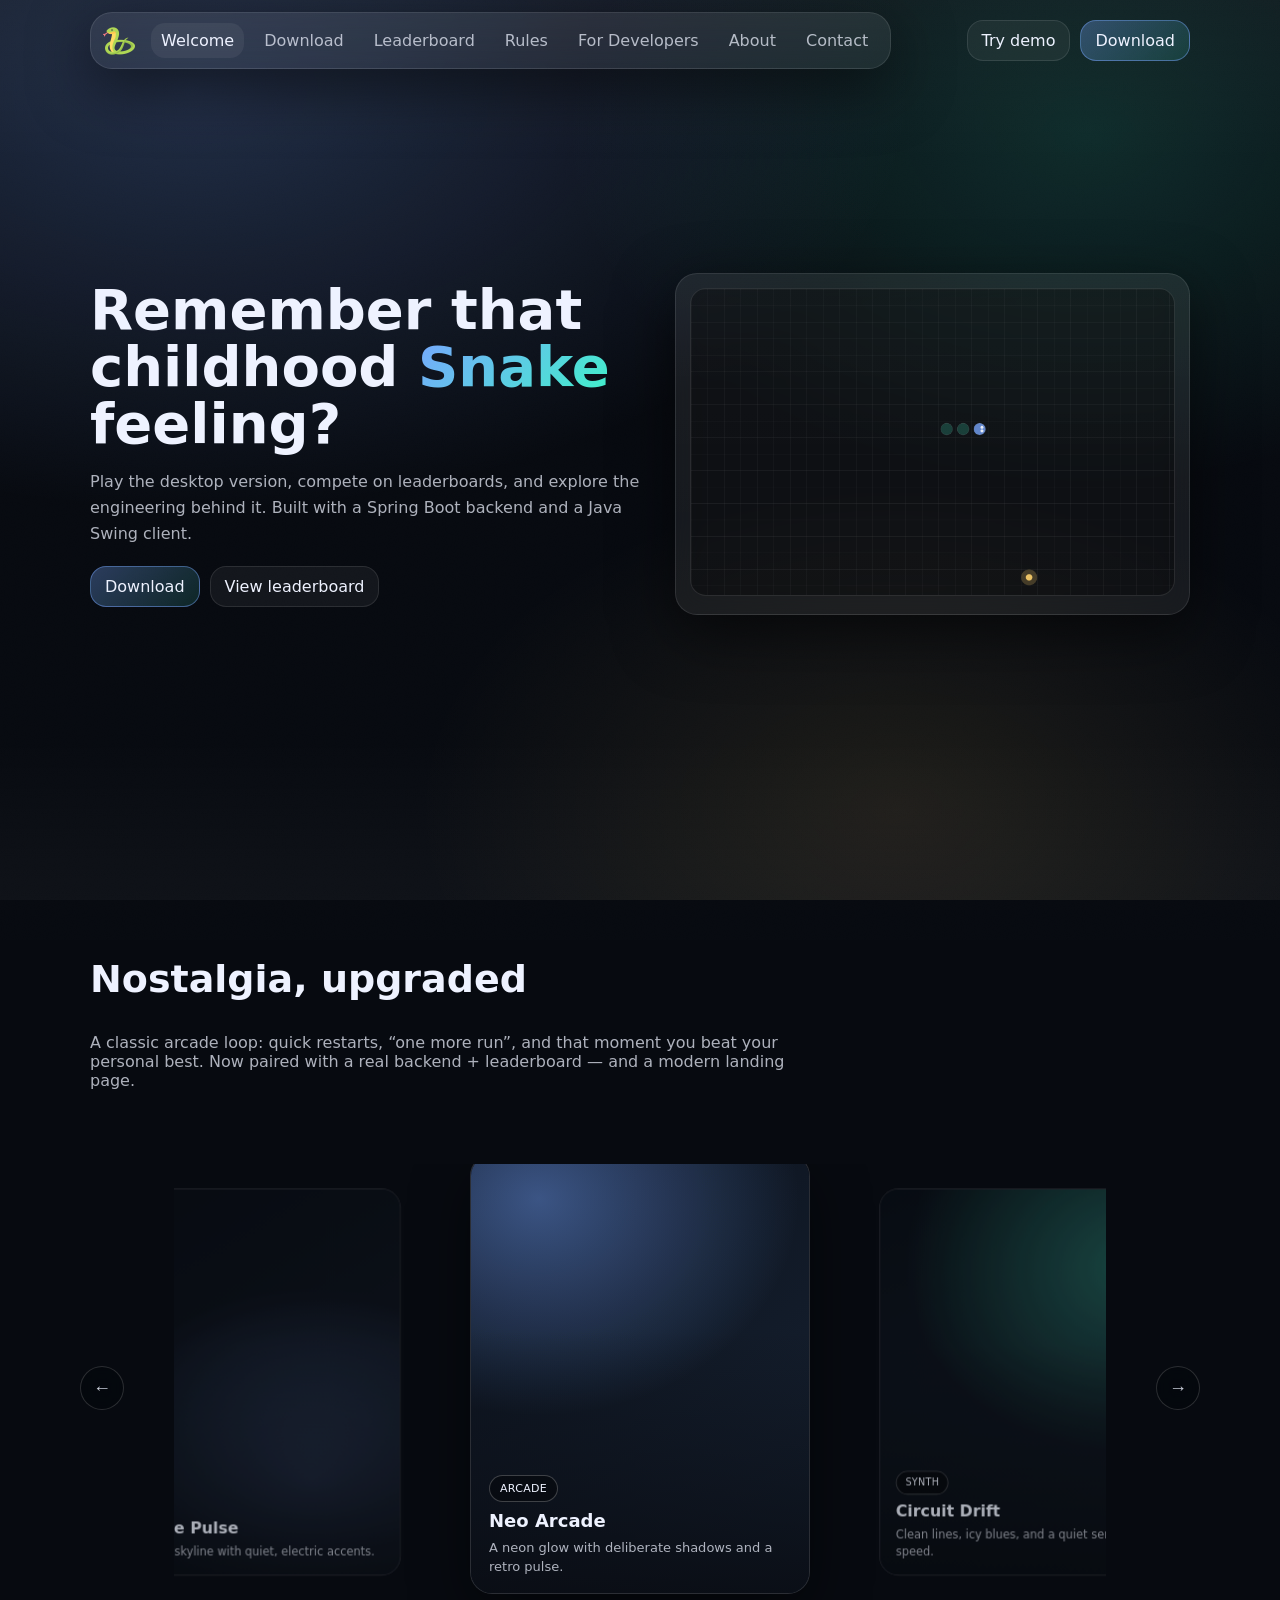
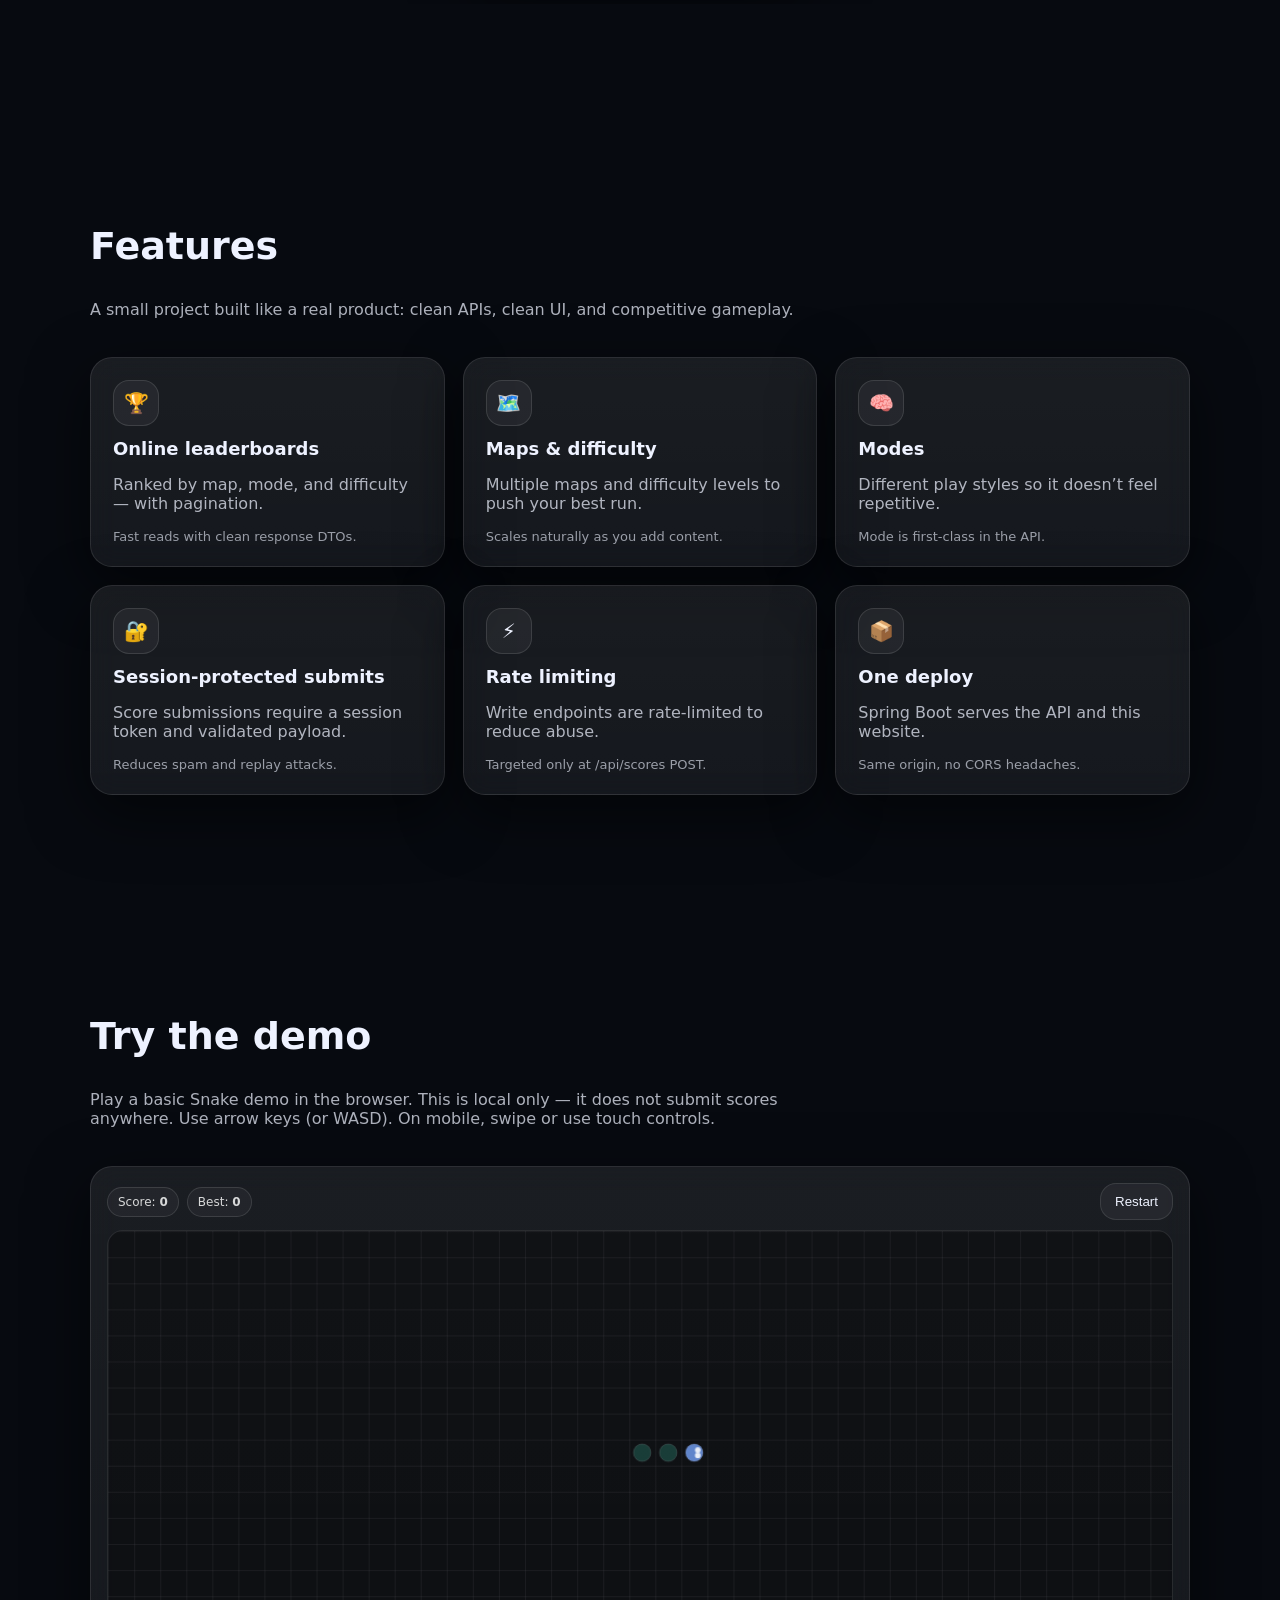
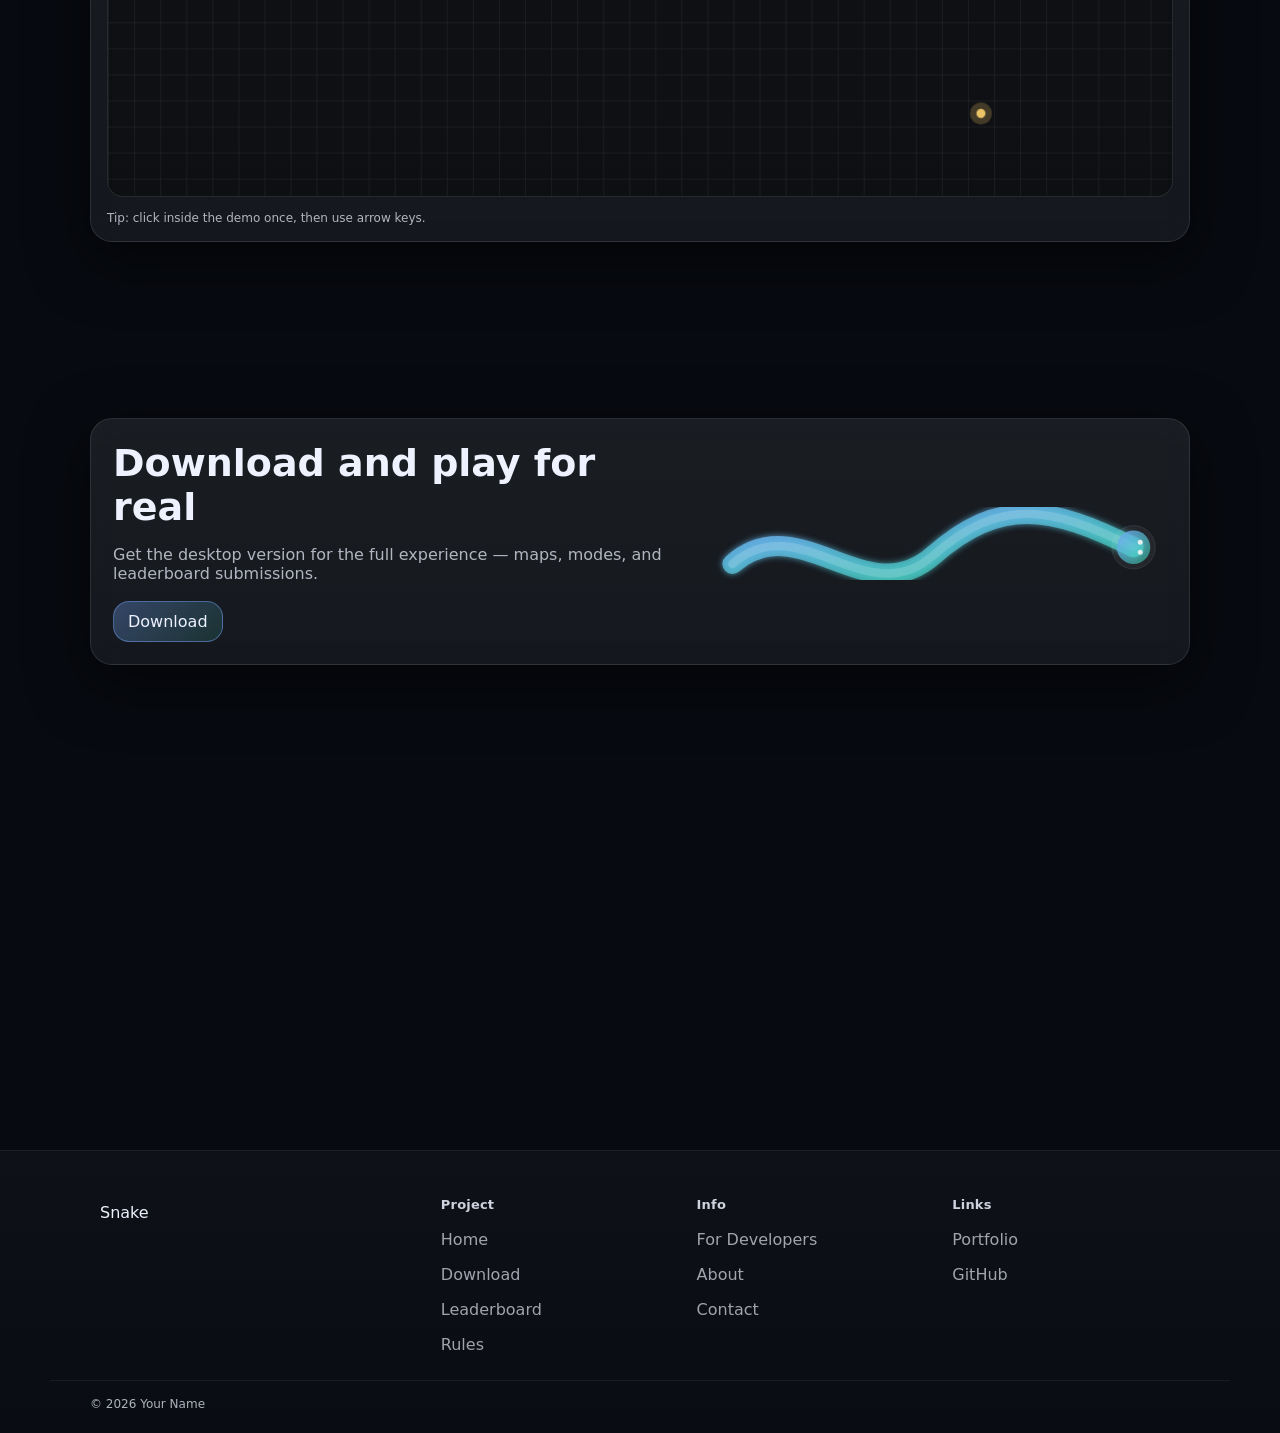
==== commit 86046ed5: "added responsiveness and touch/swipe gesture play for demo for mobile users" ====
--- a/src/main/resources/static/index.html
+++ b/src/main/resources/static/index.html
@@ -154,7 +154,7 @@
             <h2 class="h2">Try the demo</h2>
             <p class="muted">
                 Play a basic Snake demo in the browser. This is local only — it does not submit scores anywhere.
-                Use arrow keys (or WASD).
+                Use arrow keys (or WASD). On mobile, swipe or use touch controls.
             </p>
         </div>
 
@@ -171,8 +171,16 @@
 
             <canvas id="demoCanvas" width="980" height="520" tabindex="0" aria-label="Playable snake demo"></canvas>
 
+            <div class="demo-controls" role="group" aria-label="Touch controls">
+                <button class="demo-control" type="button" data-demo-dir="up" aria-label="Move up">&uarr;</button>
+                <button class="demo-control" type="button" data-demo-dir="left" aria-label="Move left">&larr;</button>
+                <button class="demo-control" type="button" data-demo-dir="down" aria-label="Move down">&darr;</button>
+                <button class="demo-control" type="button" data-demo-dir="right" aria-label="Move right">&rarr;</button>
+            </div>
+
             <div class="demo-hint muted tiny">
-                Tip: click inside the demo once, then use arrow keys.
+                <span class="demo-hint-keyboard">Tip: click inside the demo once, then use arrow keys.</span>
+                <span class="demo-hint-touch">Tip: tap the board, then swipe (or use the buttons).</span>
             </div>
         </div>
     </section>
--- a/src/main/resources/static/assets/styles.css
+++ b/src/main/resources/static/assets/styles.css
@@ -503,6 +503,57 @@
   outline:none;
 }
 .demo-hint{margin-top:10px}
+.demo-hint-touch{display:none}
+
+.demo-controls{
+  display:none;
+  margin-top:12px;
+  width: min(280px, 100%);
+  margin-left:auto;
+  margin-right:auto;
+  gap:10px;
+  grid-template-columns: repeat(3, 1fr);
+  grid-template-rows: repeat(3, 1fr);
+}
+
+.demo-control{
+  display:flex;
+  align-items:center;
+  justify-content:center;
+  aspect-ratio: 1 / 1;
+  min-height: 54px;
+  border-radius:18px;
+  border:1px solid rgba(255,255,255,.12);
+  background: rgba(255,255,255,.05);
+  color: rgba(238,242,255,.92);
+  font-size:18px;
+  font-weight:800;
+  cursor:pointer;
+  user-select:none;
+  -webkit-user-select:none;
+  -webkit-tap-highlight-color: transparent;
+  touch-action: manipulation;
+}
+.demo-control:hover{background: rgba(255,255,255,.08)}
+.demo-control:active{transform: translateY(1px)}
+.demo-control:focus-visible{
+  outline:2px solid rgba(120,166,255,.7);
+  outline-offset:2px;
+}
+
+.demo-control[data-demo-dir="up"]{grid-column:2; grid-row:1}
+.demo-control[data-demo-dir="left"]{grid-column:1; grid-row:2}
+.demo-control[data-demo-dir="down"]{grid-column:2; grid-row:3}
+.demo-control[data-demo-dir="right"]{grid-column:3; grid-row:2}
+
+@media (hover: none) and (pointer: coarse){
+  .demo-controls{display:grid}
+  .demo-hint-keyboard{display:none}
+  .demo-hint-touch{display:inline}
+
+  #demoCanvas{touch-action: pan-y}
+  .demo.demo-active #demoCanvas{touch-action: none}
+}
 
 /* CTA + SVG snake */
 .cta{
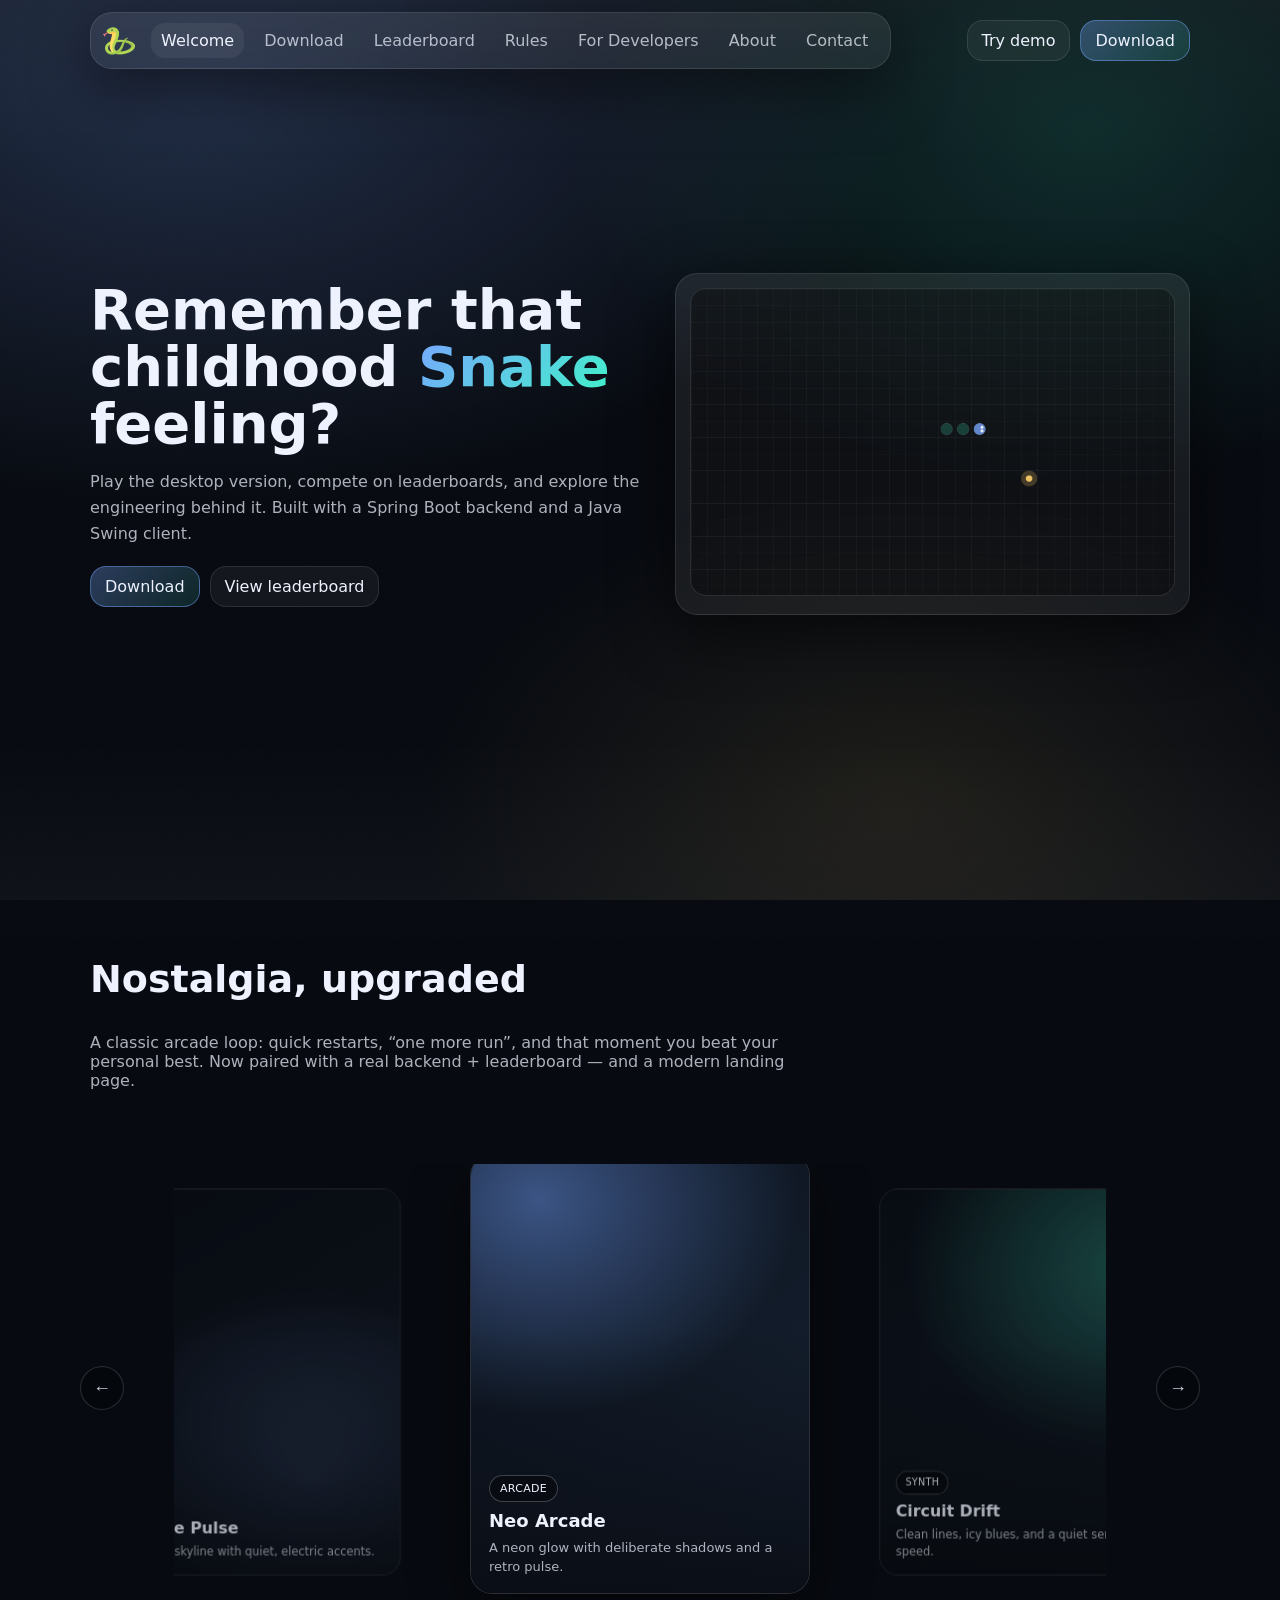
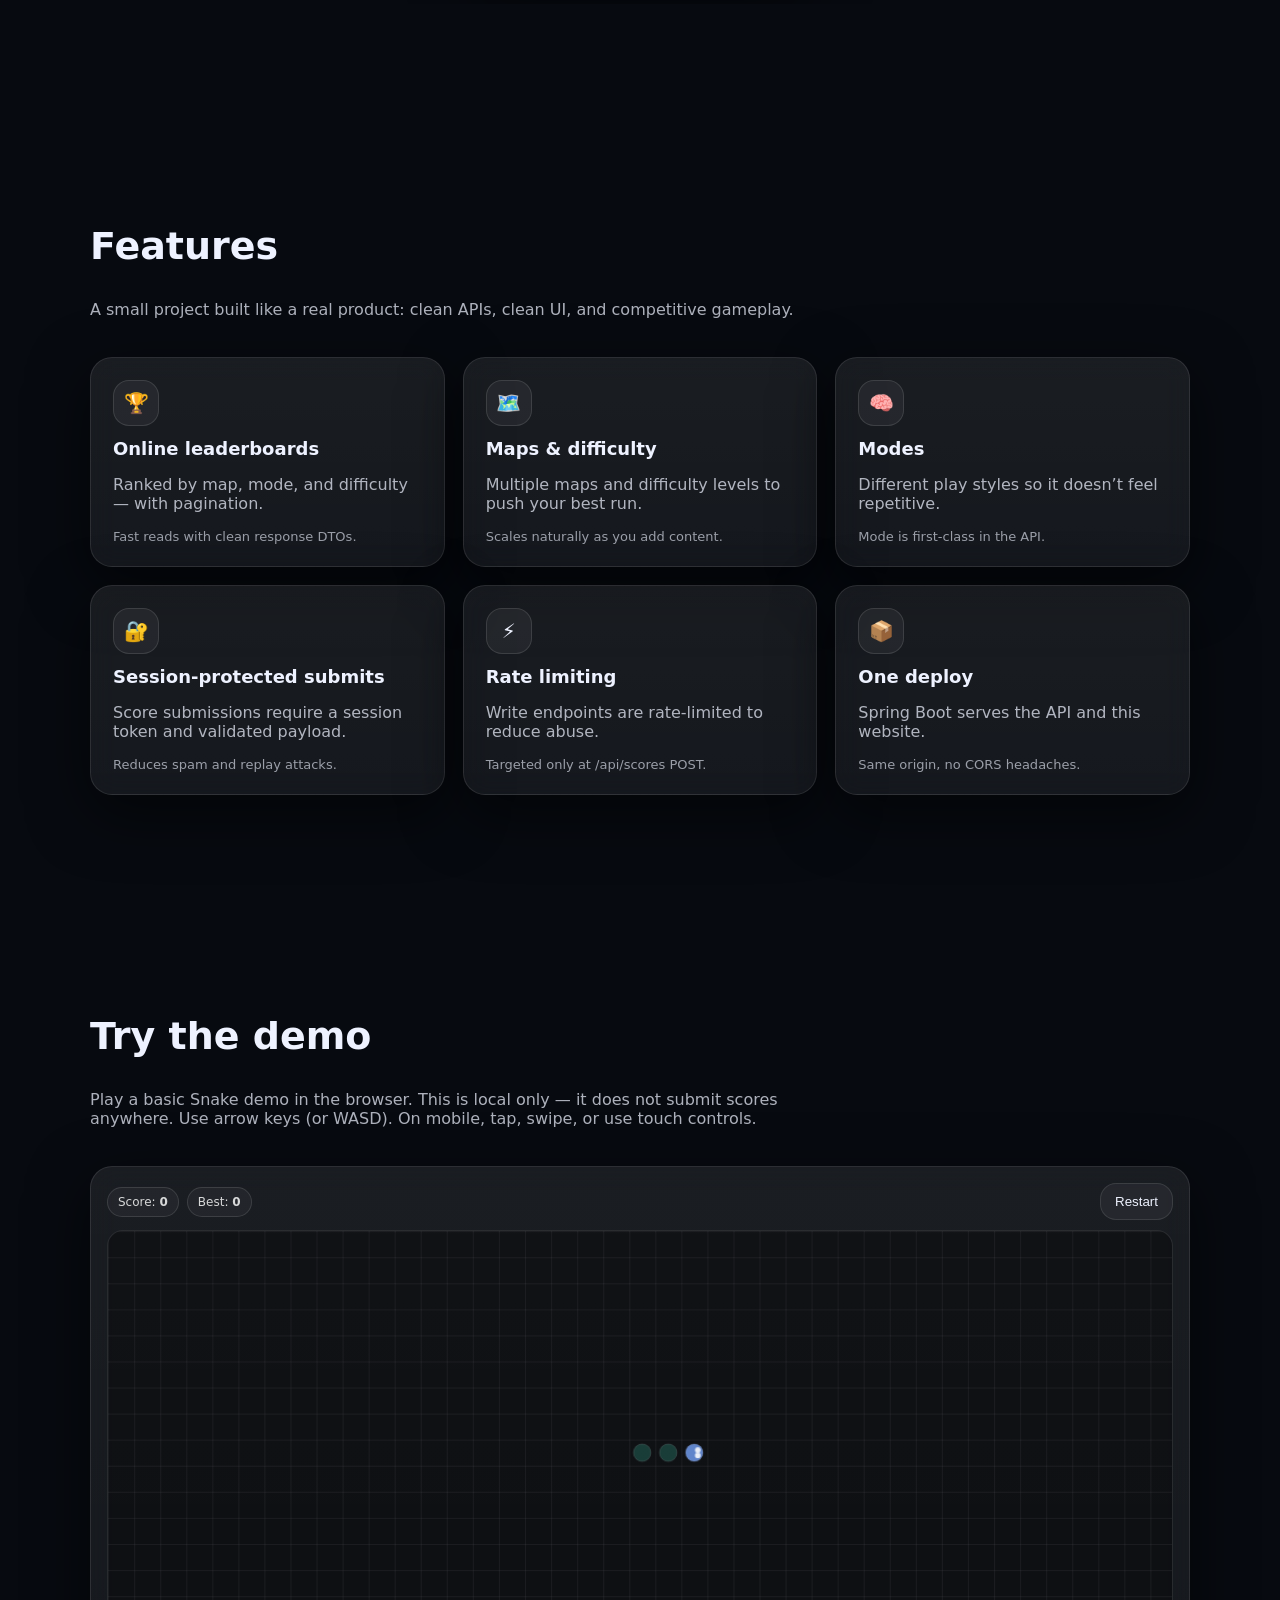
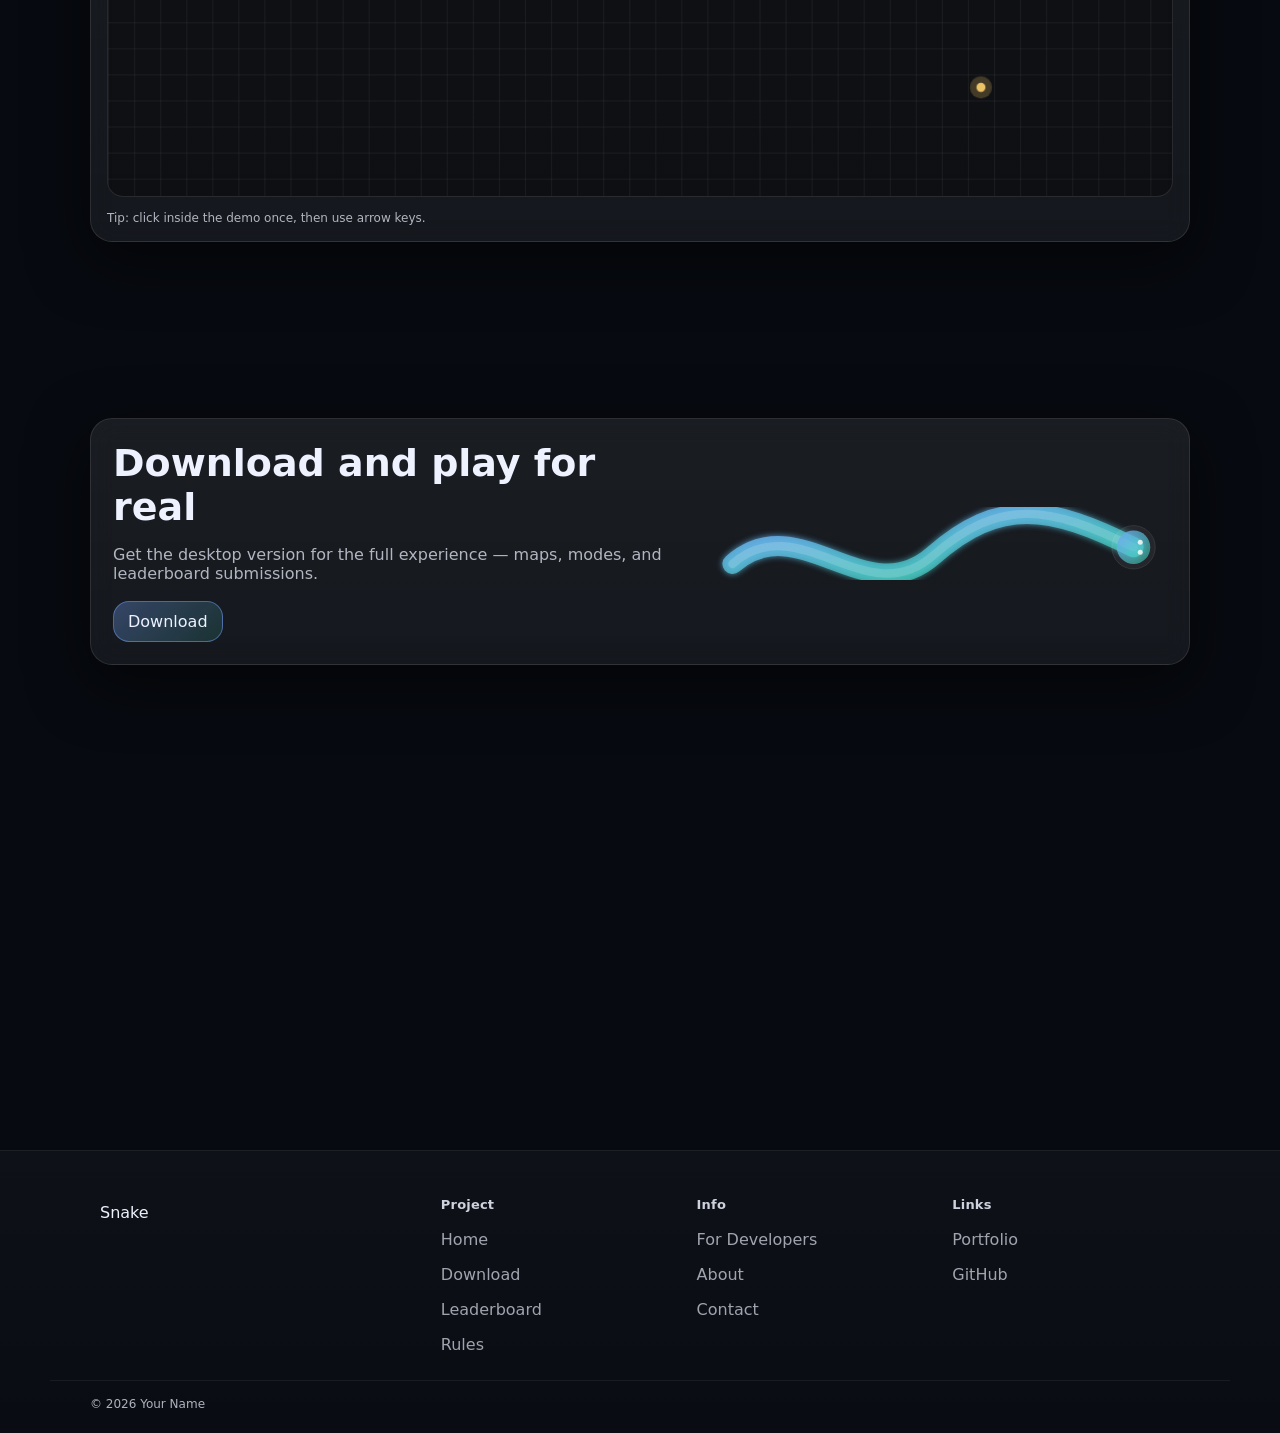
==== commit 48b7a9f8: "fixed responsiveness and touch/swipe gesture play for demo for mobile users" ====
--- a/src/main/resources/static/index.html
+++ b/src/main/resources/static/index.html
@@ -154,7 +154,7 @@
             <h2 class="h2">Try the demo</h2>
             <p class="muted">
                 Play a basic Snake demo in the browser. This is local only — it does not submit scores anywhere.
-                Use arrow keys (or WASD). On mobile, swipe or use touch controls.
+                Use arrow keys (or WASD). On mobile, tap, swipe, or use touch controls.
             </p>
         </div>
 
@@ -180,7 +180,7 @@
 
             <div class="demo-hint muted tiny">
                 <span class="demo-hint-keyboard">Tip: click inside the demo once, then use arrow keys.</span>
-                <span class="demo-hint-touch">Tip: tap the board, then swipe (or use the buttons).</span>
+                <span class="demo-hint-touch">Tip: tap the board edges to turn (or swipe / use the buttons).</span>
             </div>
         </div>
     </section>
--- a/src/main/resources/static/assets/styles.css
+++ b/src/main/resources/static/assets/styles.css
@@ -546,13 +546,17 @@
 .demo-control[data-demo-dir="down"]{grid-column:2; grid-row:3}
 .demo-control[data-demo-dir="right"]{grid-column:3; grid-row:2}
 
+.demo.demo-touch .demo-controls{display:grid}
+.demo.demo-touch .demo-hint-keyboard{display:none}
+.demo.demo-touch .demo-hint-touch{display:inline}
+.demo.demo-touch #demoCanvas{touch-action: none}
+
 @media (hover: none) and (pointer: coarse){
   .demo-controls{display:grid}
   .demo-hint-keyboard{display:none}
   .demo-hint-touch{display:inline}
 
-  #demoCanvas{touch-action: pan-y}
-  .demo.demo-active #demoCanvas{touch-action: none}
+  #demoCanvas{touch-action: none}
 }
 
 /* CTA + SVG snake */
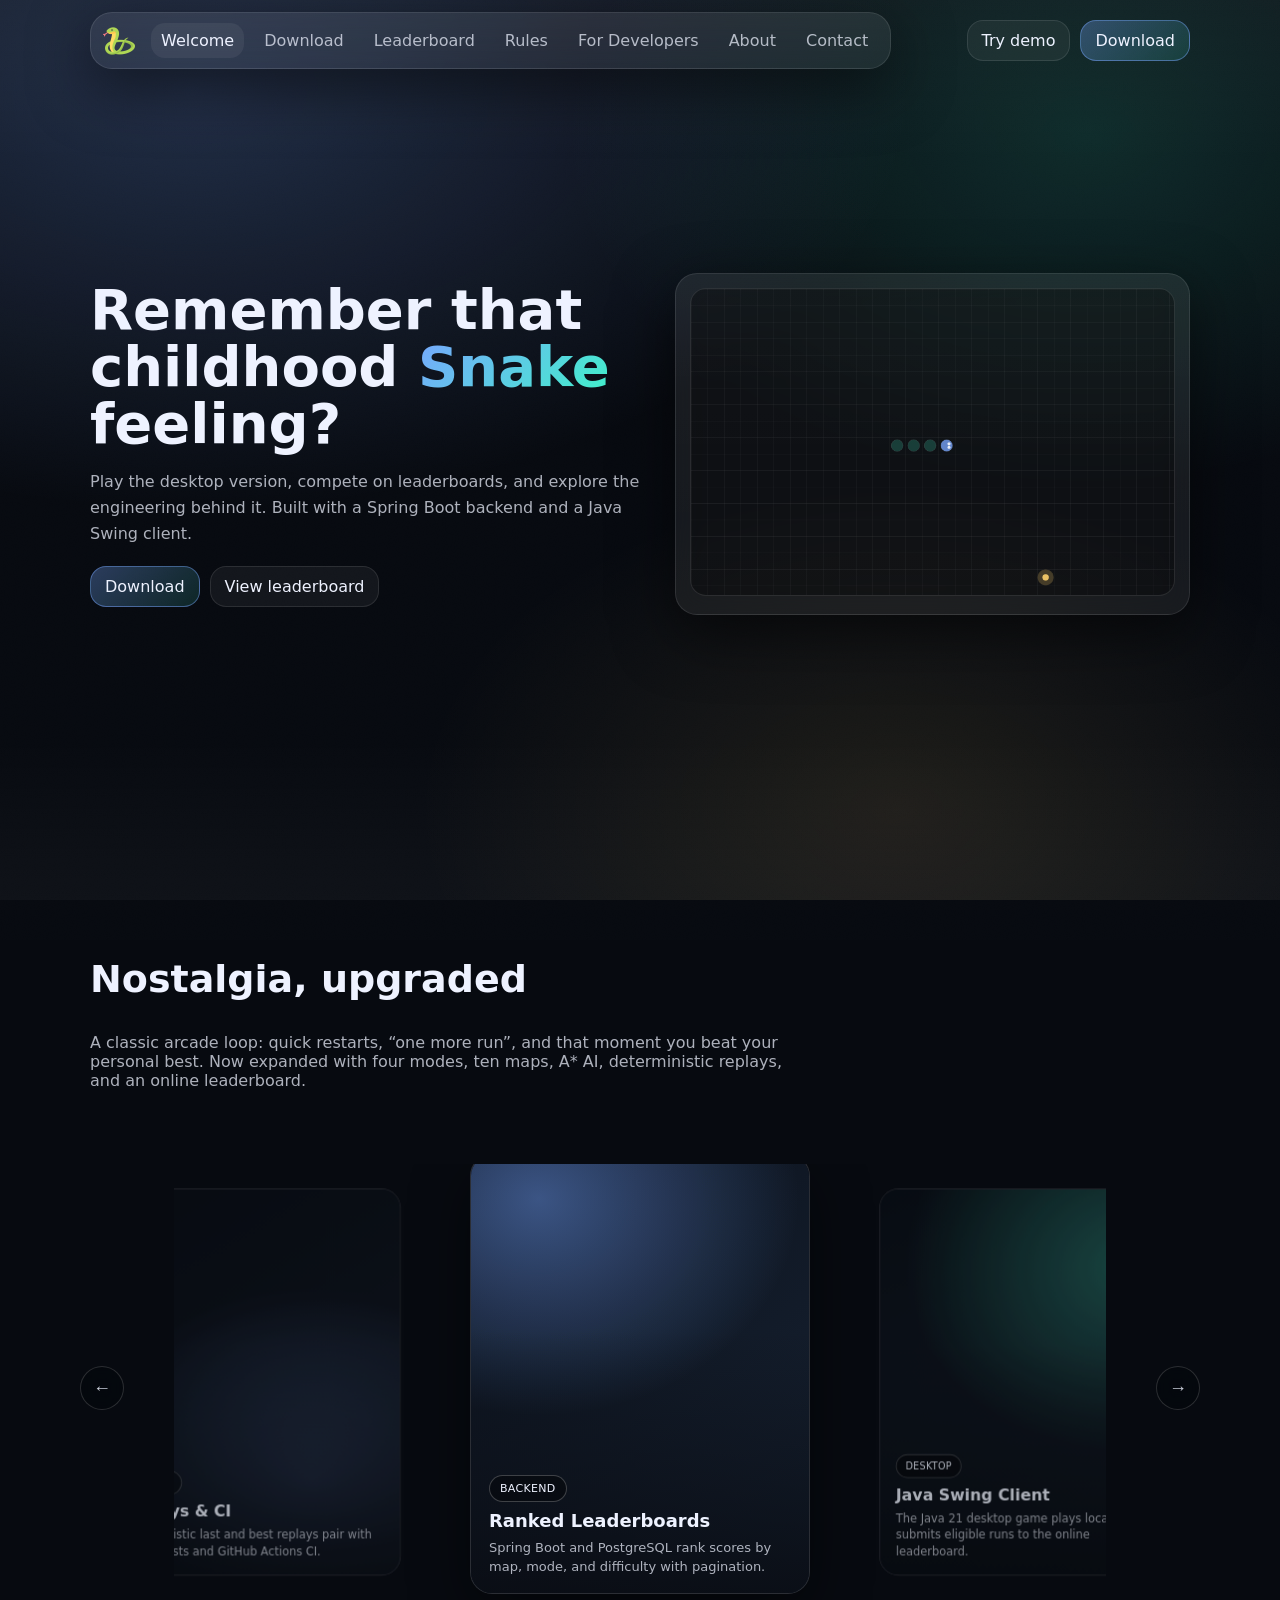
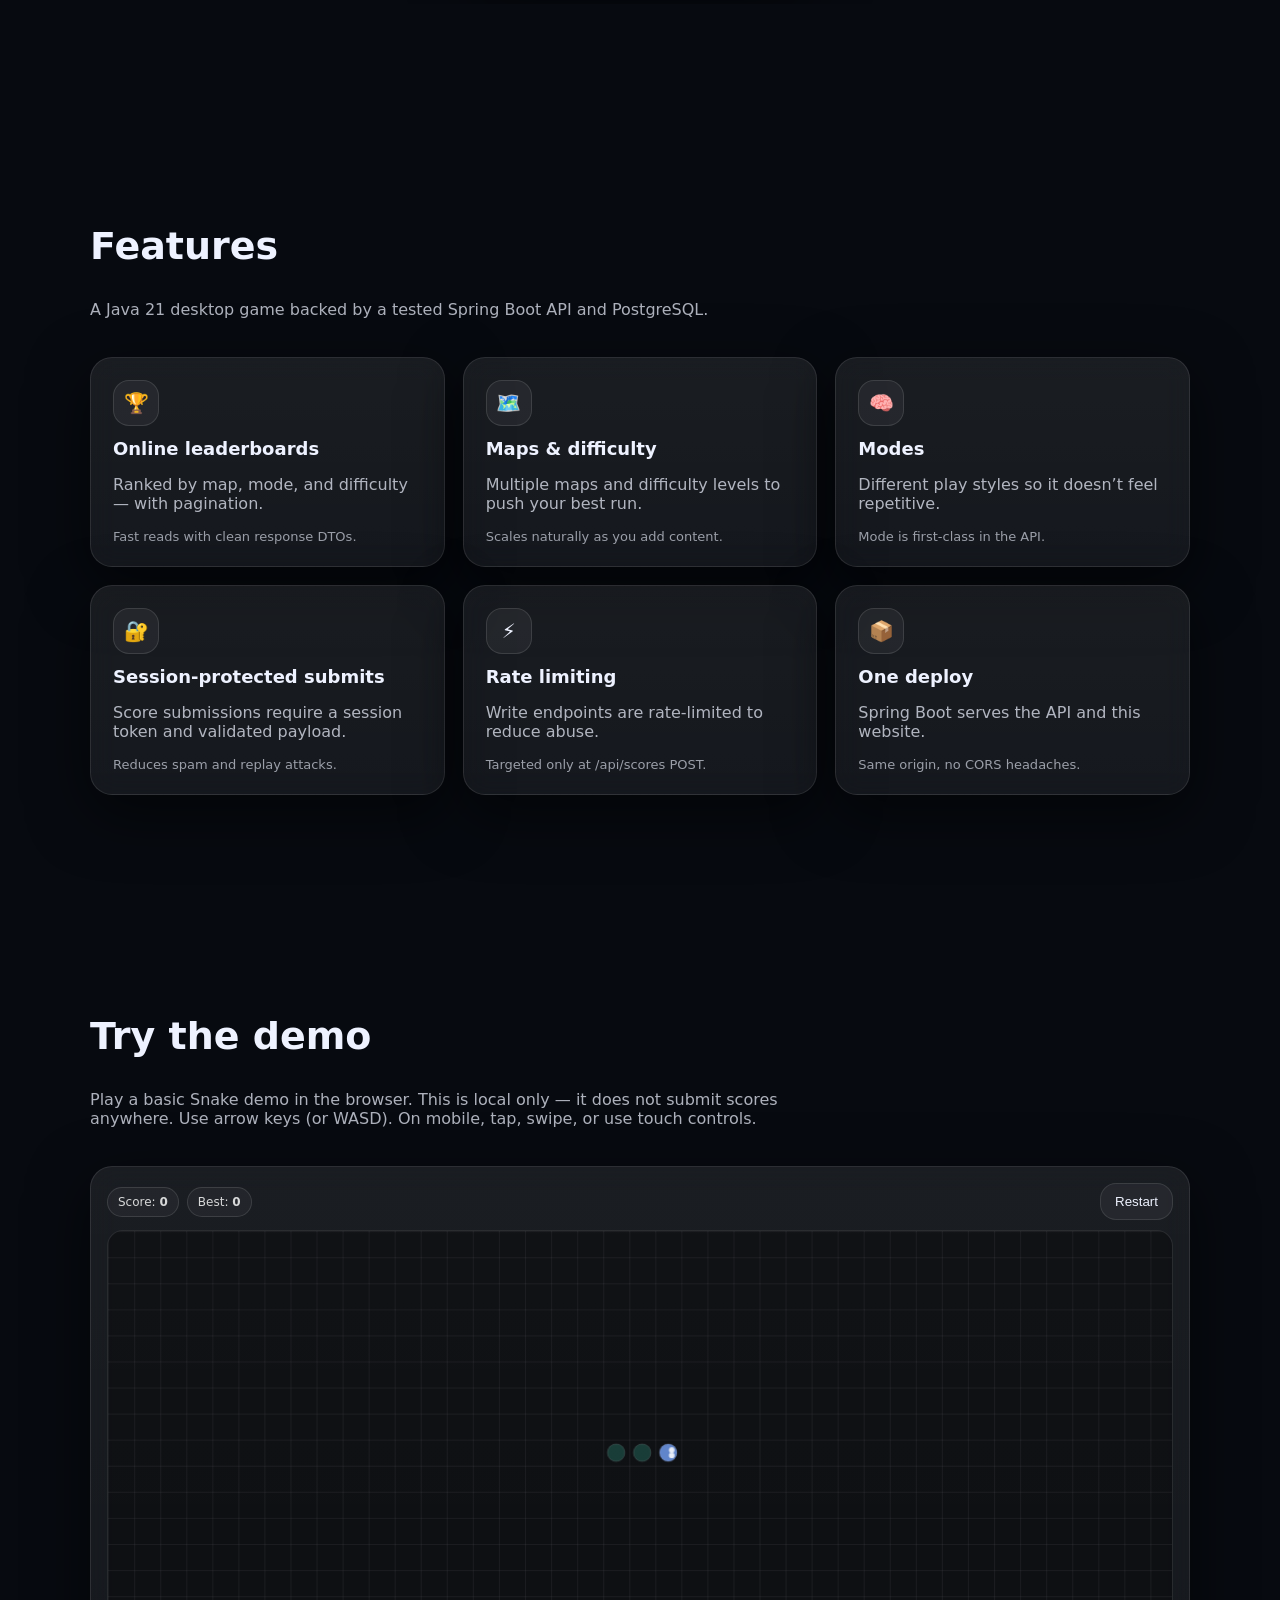
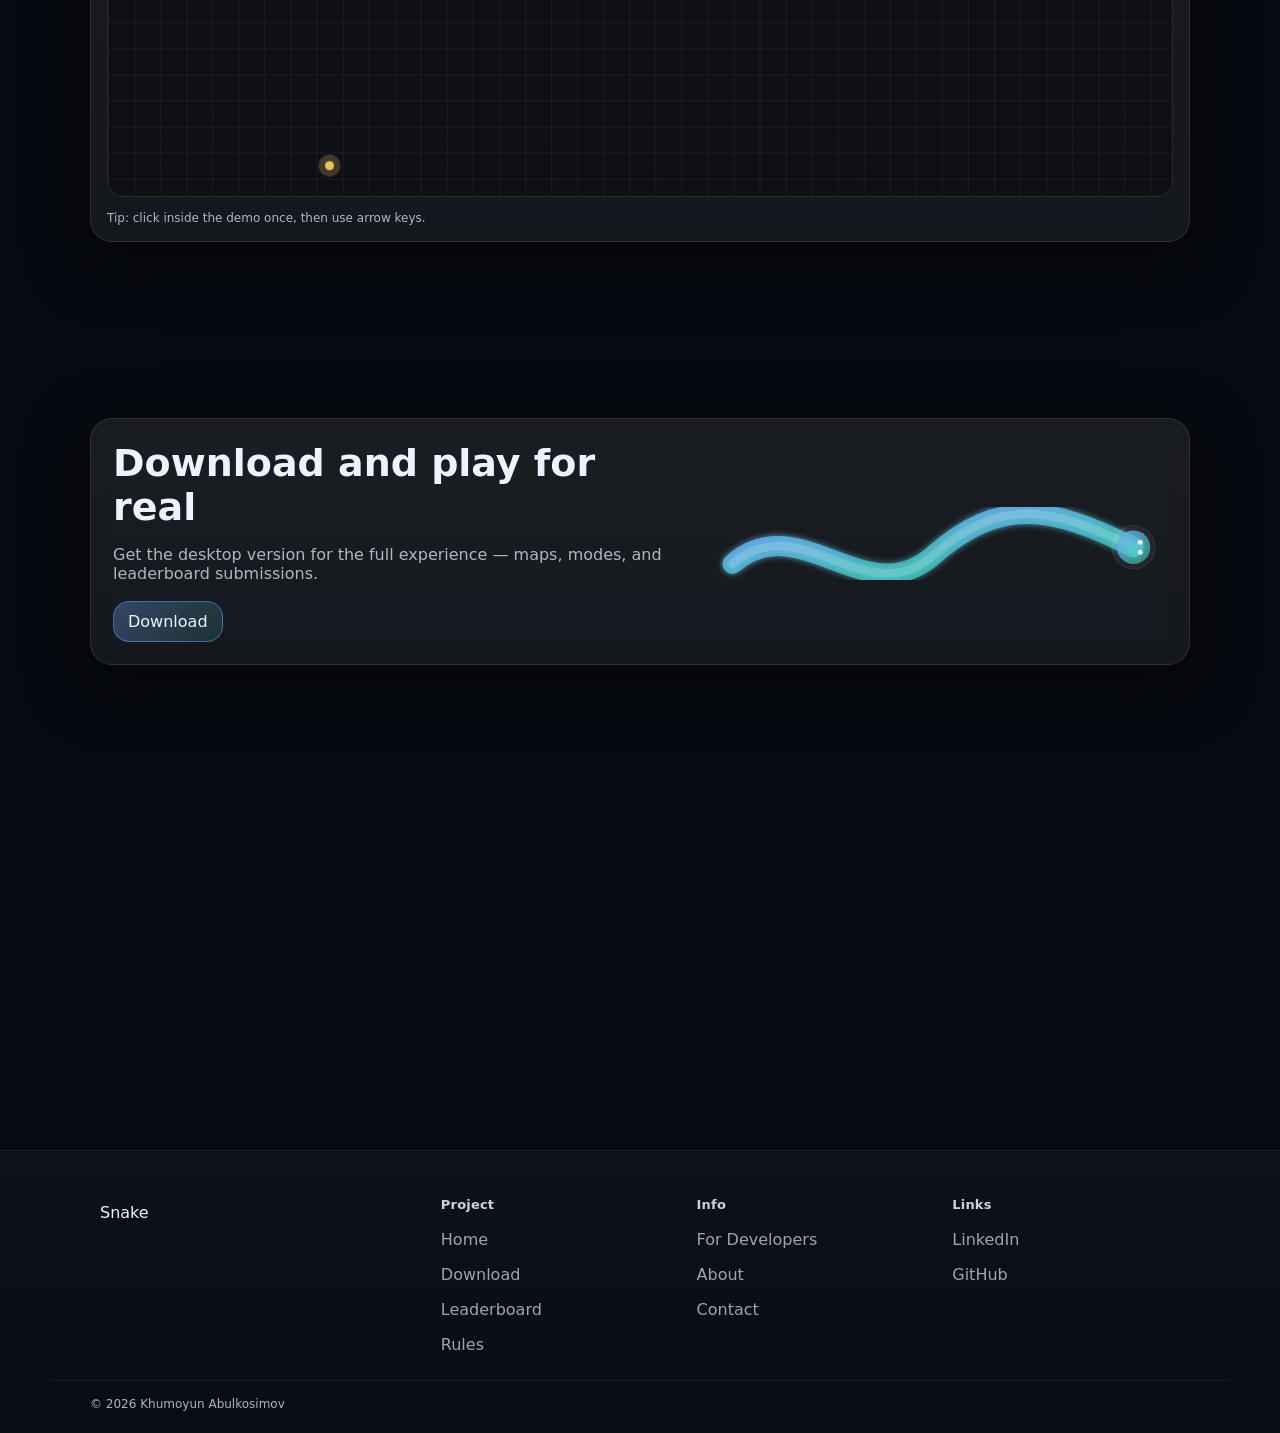
==== commit 966d0fc9: "feat: replace frontend placeholder content" ====
--- a/src/main/resources/static/index.html
+++ b/src/main/resources/static/index.html
@@ -79,7 +79,7 @@
             <h2 class="h2">Nostalgia, upgraded</h2>
             <p class="muted">
                 A classic arcade loop: quick restarts, “one more run”, and that moment you beat your personal best.
-                Now paired with a real backend + leaderboard — and a modern landing page.
+                Now expanded with four modes, ten maps, A* AI, deterministic replays, and an online leaderboard.
             </p>
         </div>
 
@@ -101,7 +101,7 @@
     <section class="section screen container">
         <div class="section-head reveal up">
             <h2 class="h2">Features</h2>
-            <p class="muted">A small project built like a real product: clean APIs, clean UI, and competitive gameplay.</p>
+            <p class="muted">A Java 21 desktop game backed by a tested Spring Boot API and PostgreSQL.</p>
         </div>
 
         <div class="cards">
@@ -267,13 +267,13 @@
 
             <div class="footcol">
                 <h4>Links</h4>
-                <a href="https://YOUR_PORTFOLIO" target="_blank" rel="noopener">Portfolio</a>
-                <a href="https://github.com/YOUR_GITHUB" target="_blank" rel="noopener">GitHub</a>
+                <a href="https://linkedin.com/in/khumoyun-abulkosimov" target="_blank" rel="noopener">LinkedIn</a>
+                <a href="https://github.com/Khumoyun1307" target="_blank" rel="noopener">GitHub</a>
             </div>
         </div>
 
         <div class="container footbottom">
-            <span class="muted tiny">© <span id="year"></span> Your Name</span>
+            <span class="muted tiny">© <span id="year"></span> Khumoyun Abulkosimov</span>
         </div>
     </footer>
 </main>
